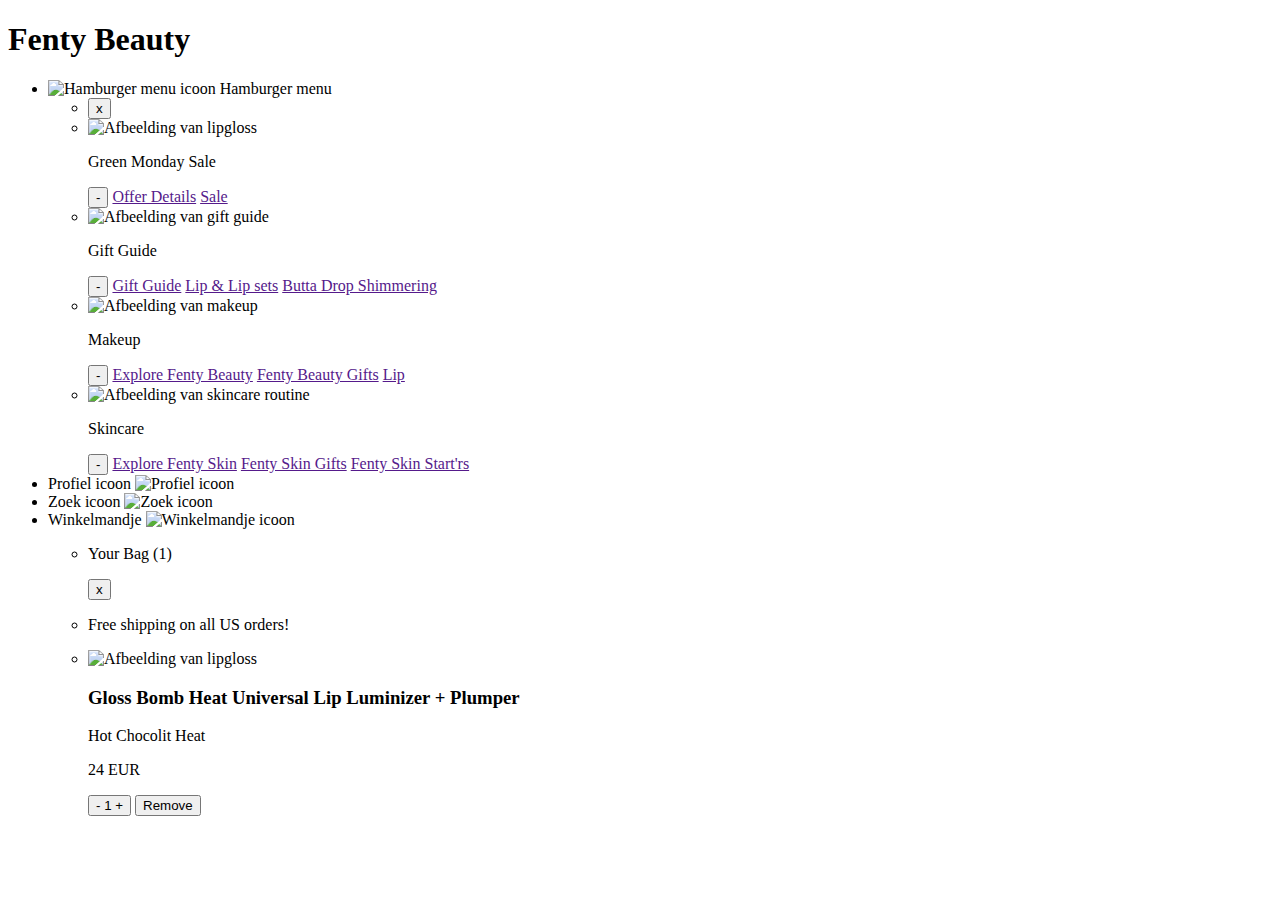
==== index.html @ 2ed54d91 "Add files via upload" ====
<!DOCTYPE html>
<html lang="nl,en">
	
<head>
	<meta charset="UTF-8">
	<meta name="author" content="Chelsey Hooghart">
	<meta name="viewport" content="width=device-width, initial-scale=1">
	
	<title>Fenty Beauty</title>
	
	<link href="styles/style.css" rel="stylesheet">
	<link rel="icon" type="image/svg+xml" href="images/favicon.svg">
</head>
<body>
	<h1>Fenty Beauty</h1>
	<header>
		<nav>
			<ul>
				<li> <img src="" alt="Hamburger menu icoon">
					Hamburger menu
					<ul>
						<li>
							<button>x</button>
						</li>
						<li><img src="" alt="Afbeelding van lipgloss">
							<p>Green Monday Sale</p>
							<button>-</button>
							<a href="">Offer Details</a>
							<a href="">Sale</a>
						</li>
						<li><img src="" alt="Afbeelding van gift guide">
							<p>Gift Guide</p>
							<button>-</button>
							<a href="">Gift Guide</a>
							<a href="">Lip & Lip sets</a>
							<a href="">Butta Drop Shimmering</a>
						</li>
						<li><img src="" alt="Afbeelding van makeup">
							<p>Makeup</p>
							<button>-</button>
							<a href="">Explore Fenty Beauty</a>
							<a href="">Fenty Beauty Gifts</a>
							<a href="">Lip</a>
						</li>
						<li><img src="" alt="Afbeelding van skincare routine">
							<p>Skincare</p>
							<button>-</button>
							<a href="">Explore Fenty Skin</a>
							<a href="">Fenty Skin Gifts</a>
							<a href="">Fenty Skin Start'rs</a>
						</li>
					</ul>
				</li>
				<li> Profiel icoon <img src="" alt="Profiel icoon"> </li>
				<li> Zoek icoon <img src="" alt="Zoek icoon"></li>
				<li>Winkelmandje
					<img src="" alt="Winkelmandje icoon">
					<ul>
						 <li>
							<p>Your Bag (1)</p>
							<button>x</button>
						 </li>
						 <li>
							<p>Free shipping on all US orders!</p>
						</li>
						<li>
							<img src="" alt="Afbeelding van lipgloss">
							<h3>Gloss Bomb Heat Universal Lip Luminizer + Plumper</h3>
							<p>Hot Chocolit Heat</p>
							<p>24 EUR</p>
							<button>- 1 +</button>
							<button>Remove</button>
						</li>
					</ul>
				</li>
			</ul>
		</nav>
	</header>

	<main>
		




		
	</main>
	

	<script defer src="scripts/script.js"></script>
</body>
	
</html>
---- styles/style.css ----
/**************/
/* CSS REMEDY */
/**************/
*, *::after, *::before {
  box-sizing:border-box;  
}






/*********************/
/* CUSTOM PROPERTIES */
/*********************/
:root {
	/* startje */
	--color-text:#111;
	--color-background:#eee;
}





/****************/
/* JOUW STYLING */
/****************/

/* jouw code */
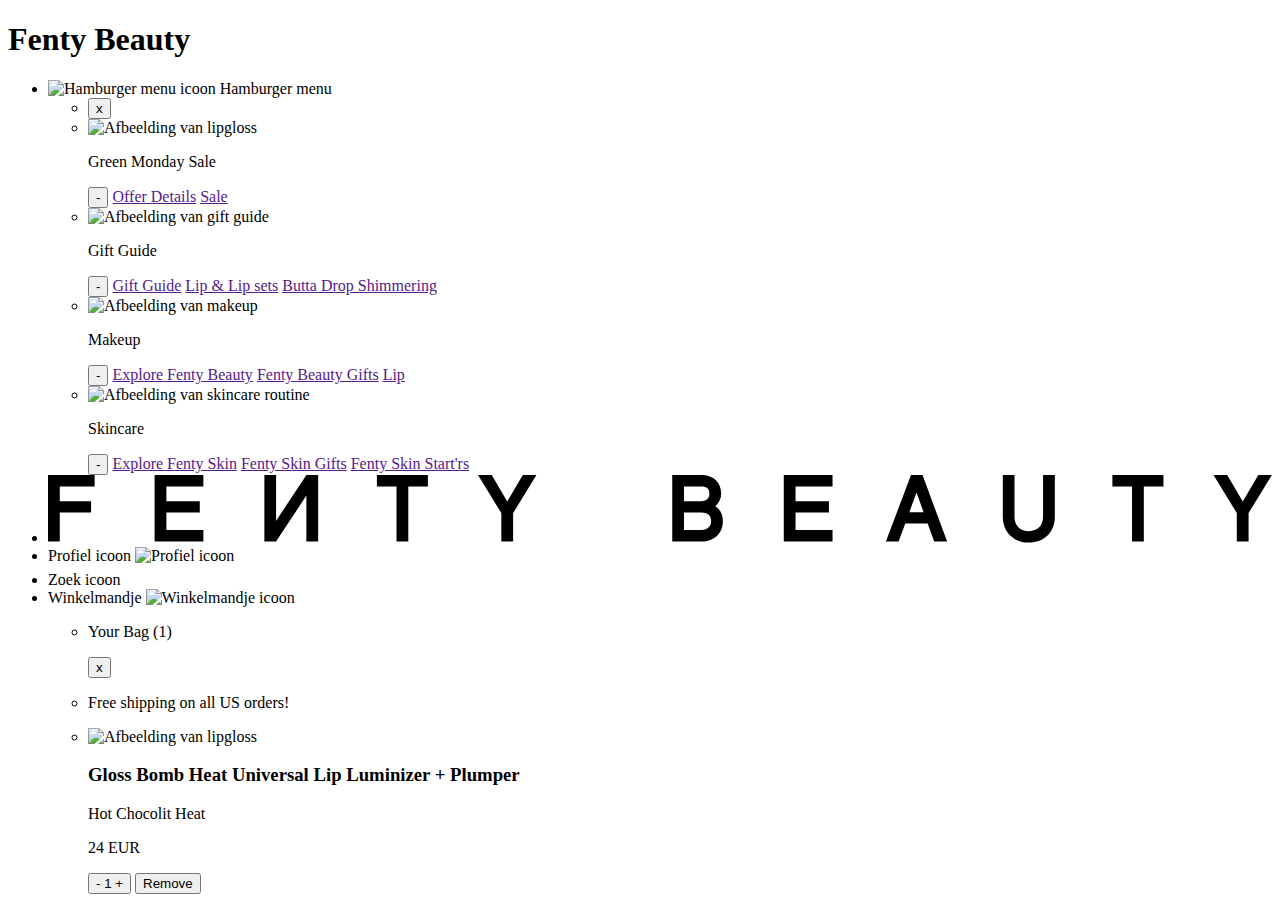
==== commit 7bc677bf: "Add files via upload" ====
--- a/index.html
+++ b/index.html
@@ -51,8 +51,15 @@
 						</li>
 					</ul>
 				</li>
+				<li><svg id="Layer_1" xmlns="http://www.w3.org/2000/svg" viewBox="0 0 285.65 15.79"><path d="m201.03,8.67l1.67-4.58,1.64,4.58h-3.32Zm5.74,6.72l.05.15h3.03l-5.64-15.22-.11-.32h-2.69l-5.75,15.24-.11.3h2.97l1.56-4.24h5.22l1.48,4.09Zm-23.67-2.55h-8.63v-4.07h7.79v-2.67h-7.79v-3.44h8.63V0h-11.38v15.54h11.38v-2.69Zm-30.52,0h-4.14v-4.07h4.07c1.51,0,2.25.67,2.25,2.04,0,1.25-.84,2.03-2.18,2.03m-4.14-10.18h4.01c1.32,0,1.91.53,1.91,1.72,0,1.59-1.42,1.72-1.85,1.72h-4.07v-3.44Zm7.33,4.63c.84-.72,1.34-1.78,1.34-2.89,0-2.68-1.83-4.41-4.66-4.41h-6.76v15.54h6.8c2.95,0,5.02-1.95,5.02-4.74,0-1.56-.61-2.78-1.74-3.49m76.46,2.53c0,2.02-1.27,3.27-3.32,3.27s-3.34-1.29-3.34-3.27V0h-2.73v9.82c0,3.51,2.49,5.96,6.07,5.96s6.07-2.45,6.07-5.96V0h-2.75v9.82Zm16.19-7.16h4.58v12.87h2.75V2.67h4.58V0h-11.91v2.67Zm34.05-2.67l-3.63,6.16-3.49-5.93-.14-.24h-3.2l5.44,8.89v6.64h2.75v-6.64l5.44-8.89h-3.18ZM53.23,10.71V0h-2.73v15.54h2.72l7.08-10.73v10.73h2.75V0h-2.74l-7.09,10.71Zm23.53-8.04h4.58v12.87h2.75V2.67h4.57V0h-11.9v2.67ZM0,15.54h2.75v-6.8h7.3v-2.63H2.75v-3.44h8.14V0H0v15.54Zm24.88,0h11.38v-2.69h-8.63v-4.07h7.79v-2.67h-7.79v-3.44h8.63V0h-11.38v15.54Zm80.92,0h2.75v-6.64l5.44-8.89h-3.18l-3.63,6.16-3.48-5.93-.14-.24h-3.2l5.44,8.89v6.64Z"></path></svg></li>
 				<li> Profiel icoon <img src="" alt="Profiel icoon"> </li>
-				<li> Zoek icoon <img src="" alt="Zoek icoon"></li>
+				<li> Zoek icoon <svg role="img" aria-labelledby="Search" width="20" height="20" viewBox="0 0 20 20">
+					<title id="Search">Search</title>
+					<use xmlns:xlink="http://www.w3.org/1999/xlink" xlink:href="#icon-search" x="0" y="0"></use>
+				  </svg><svg role="img" aria-labelledby="Search" width="20" height="20" viewBox="0 0 20 20">
+					<title id="Search">Search</title>
+					<use xmlns:xlink="http://www.w3.org/1999/xlink" xlink:href="#icon-search" x="0" y="0"></use>
+				  </svg></li>
 				<li>Winkelmandje
 					<img src="" alt="Winkelmandje icoon">
 					<ul>
@@ -78,7 +85,7 @@
 	</header>
 
 	<main>
-		
+
 
 
 
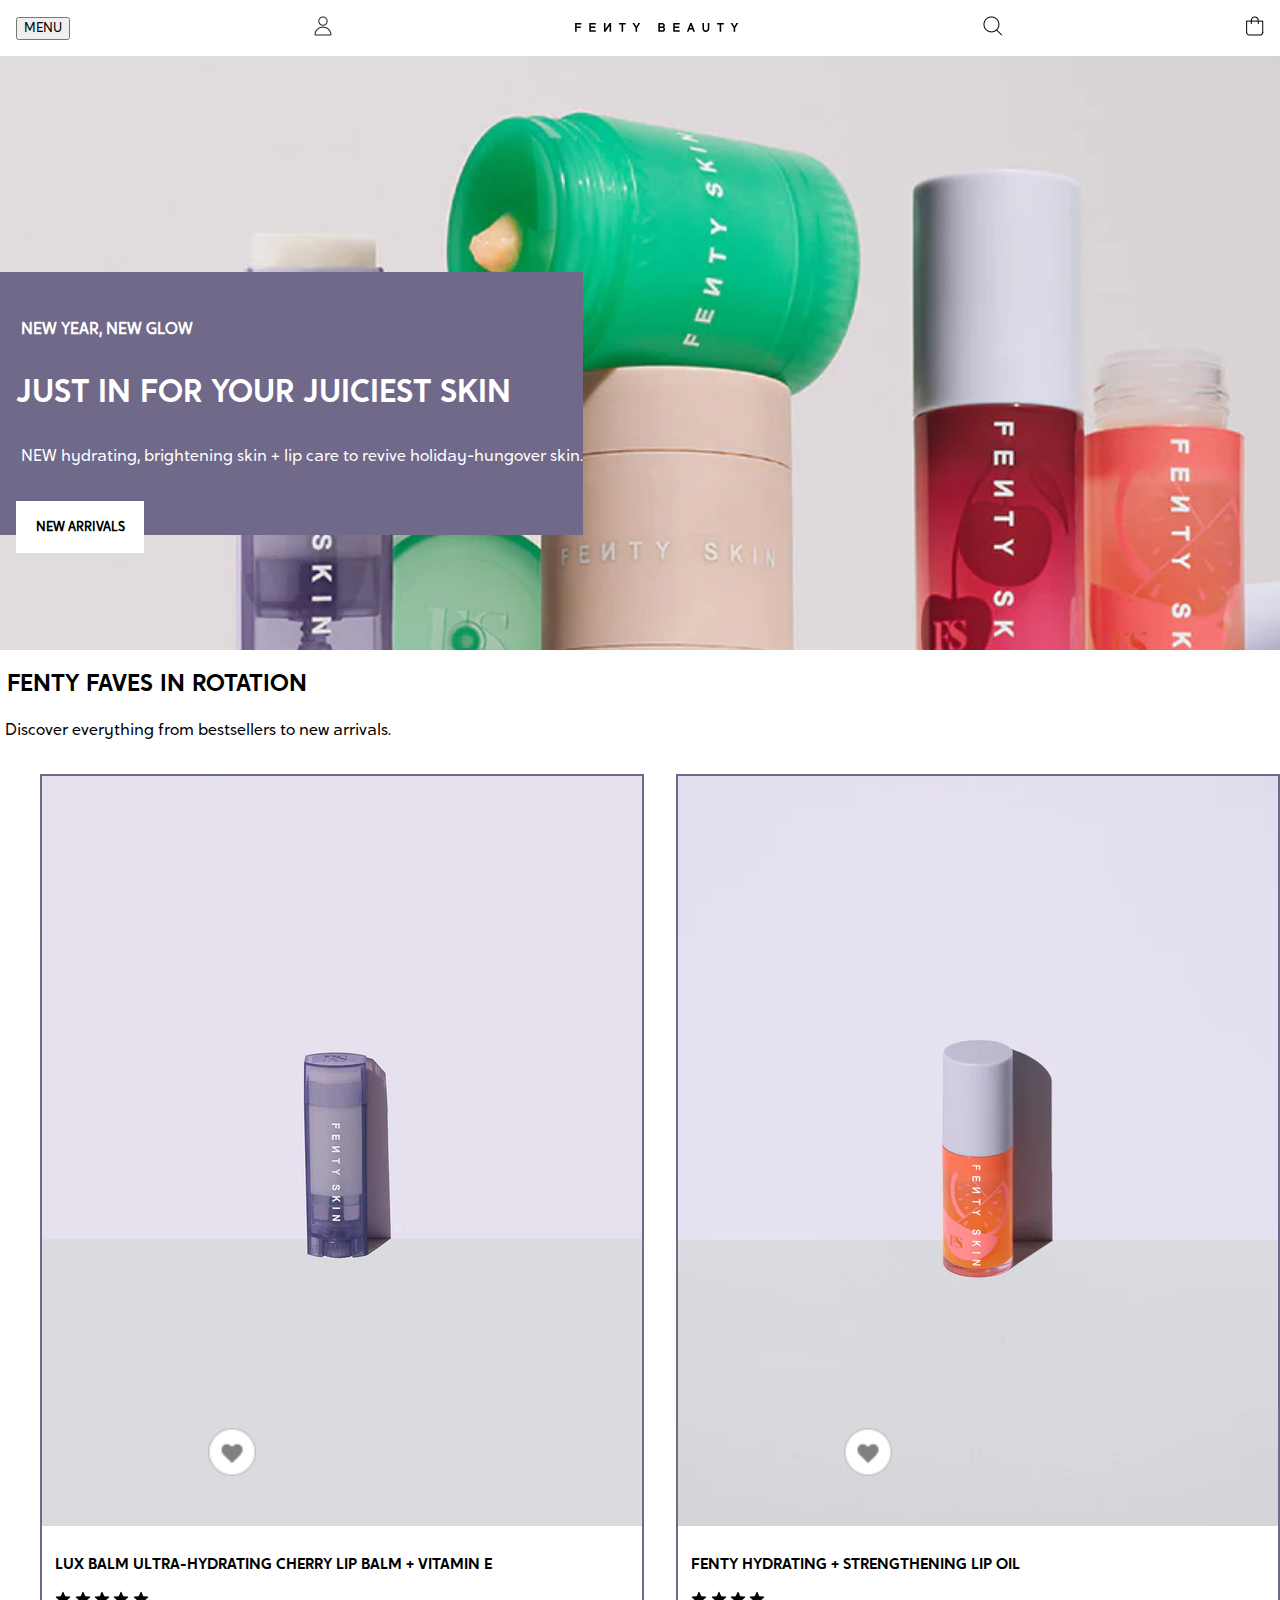
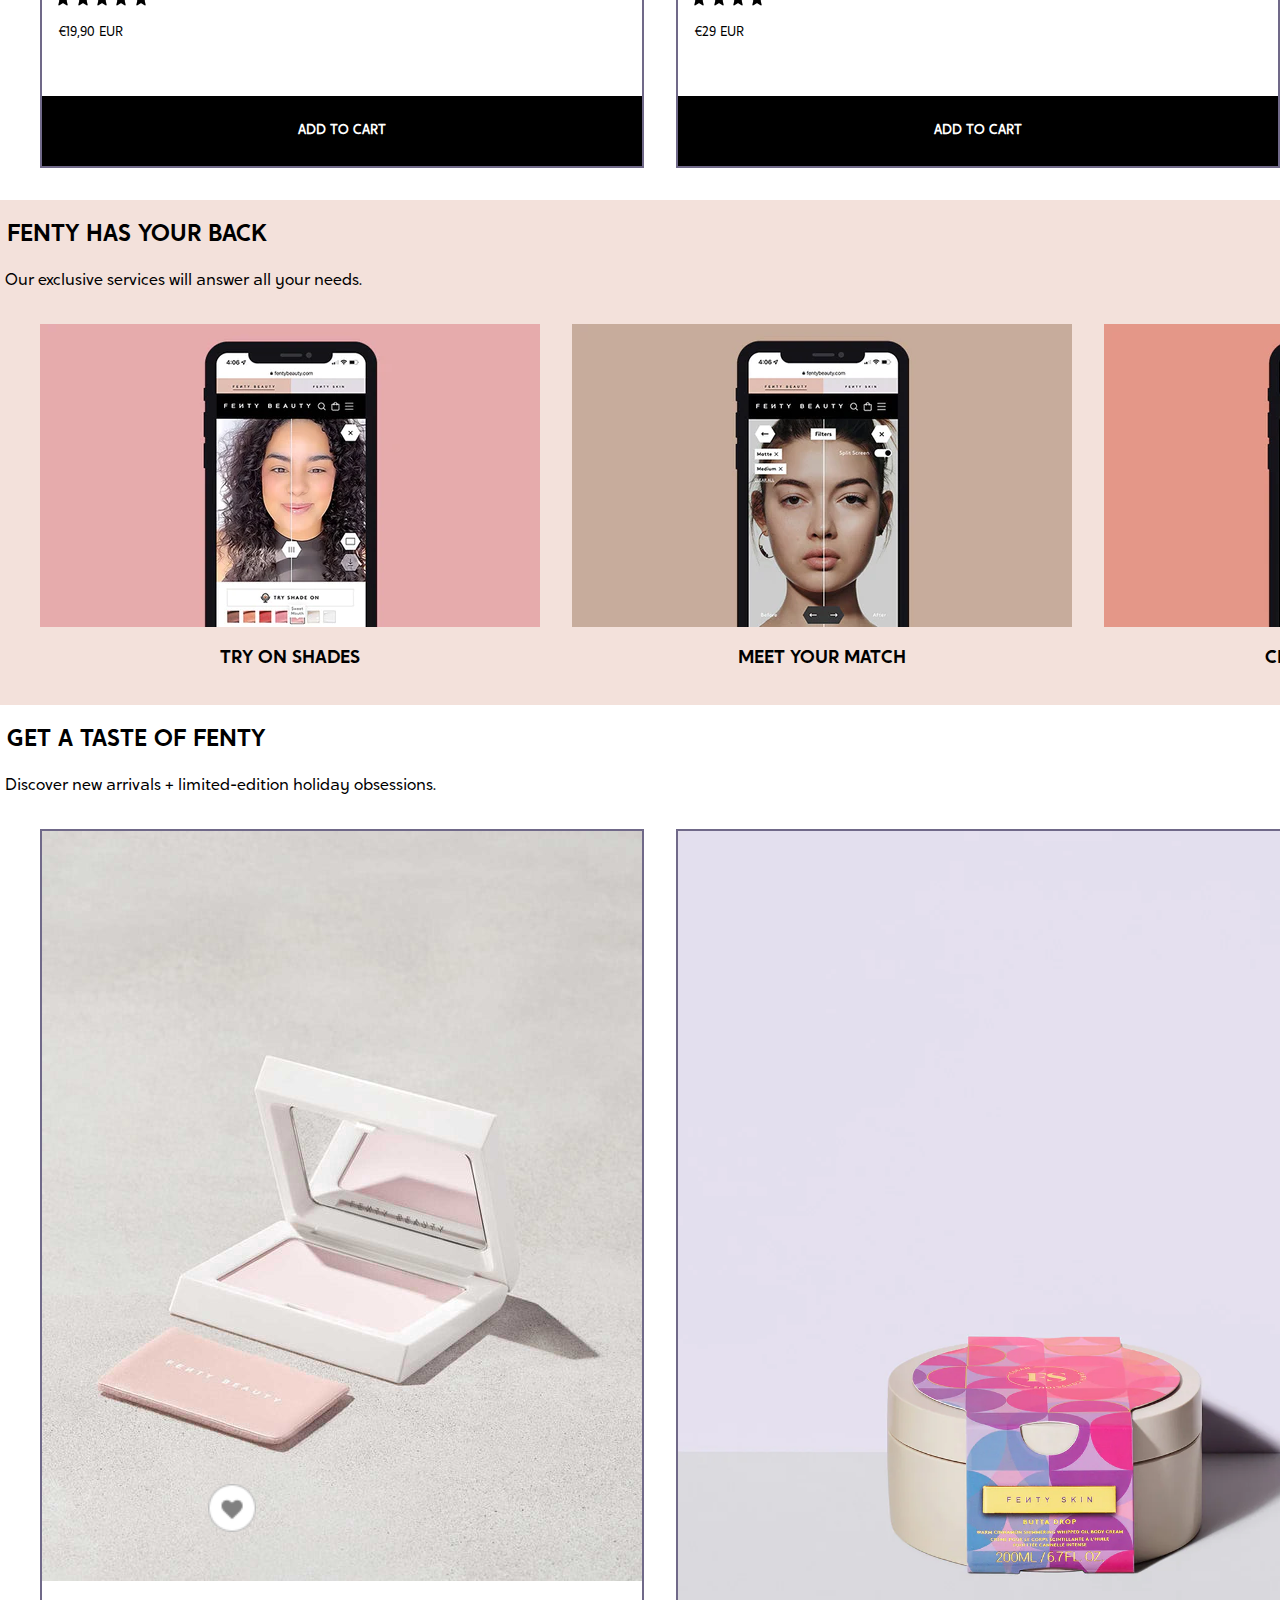
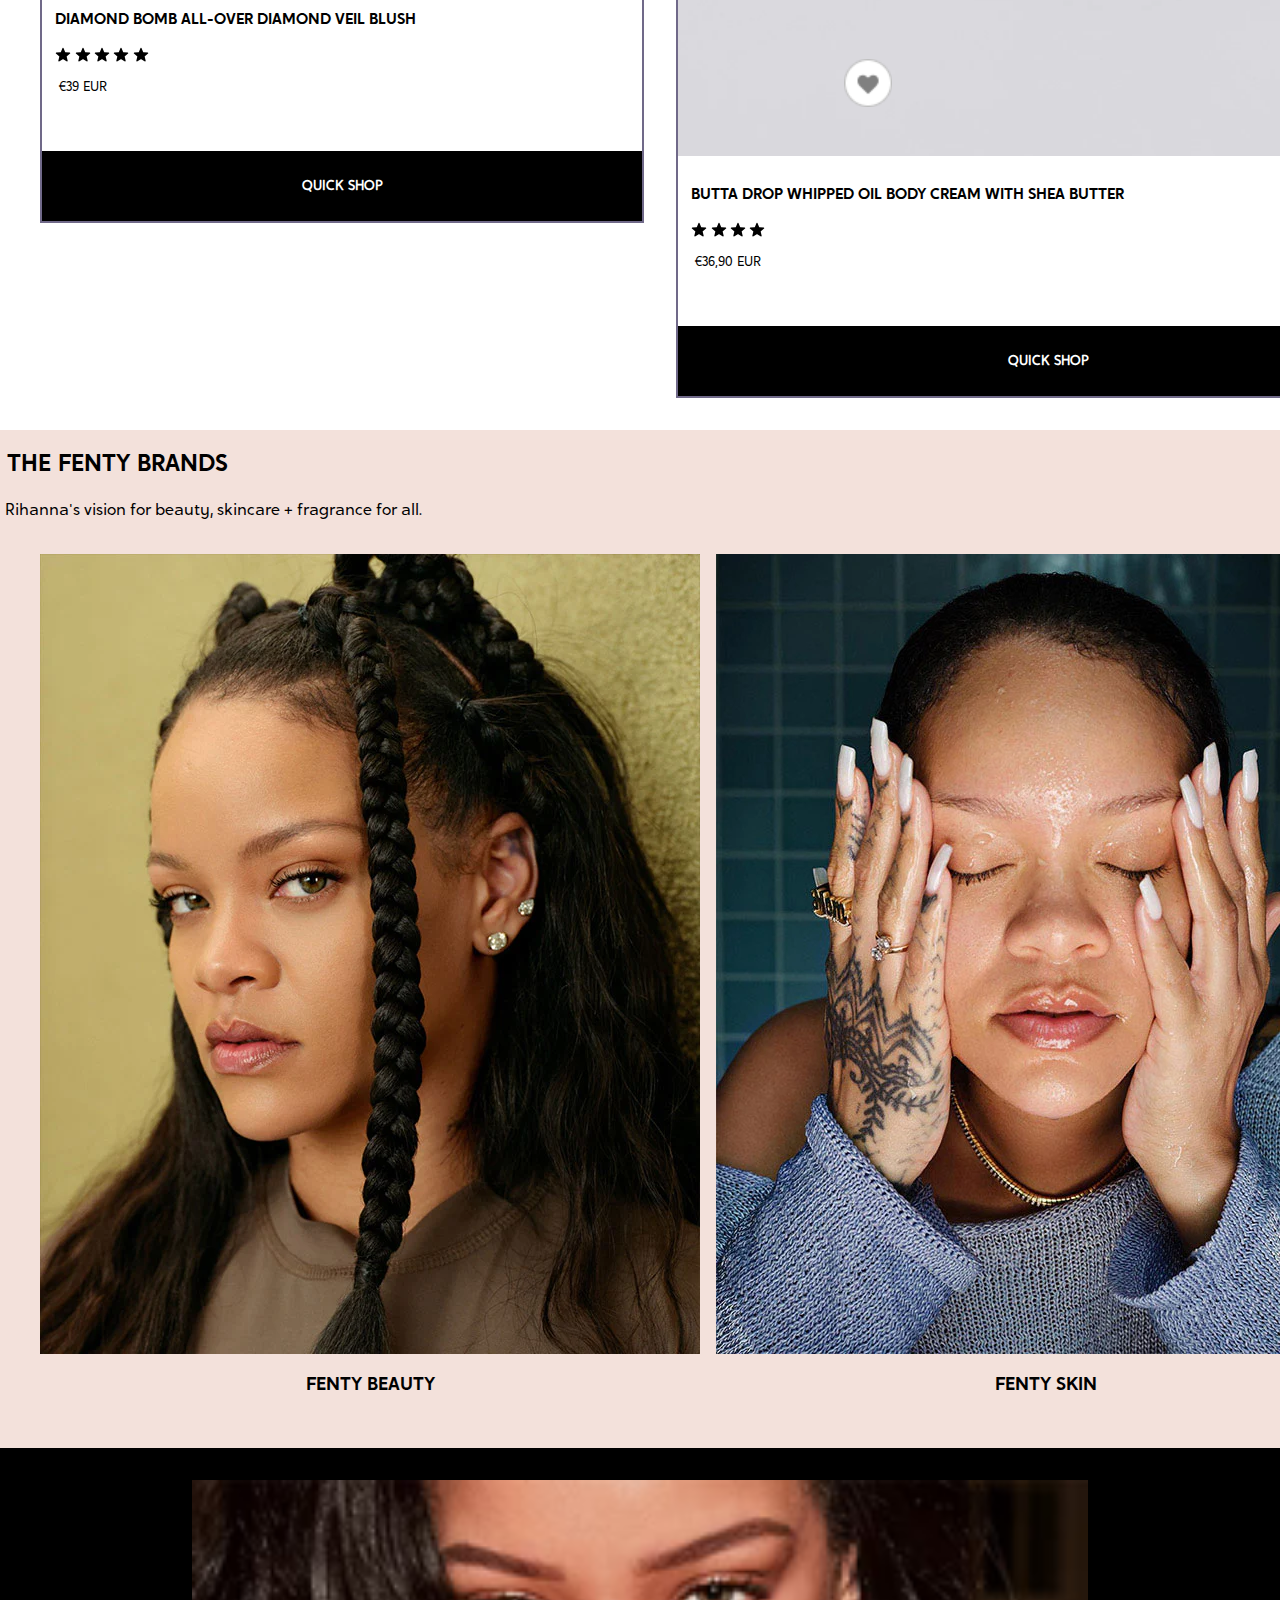
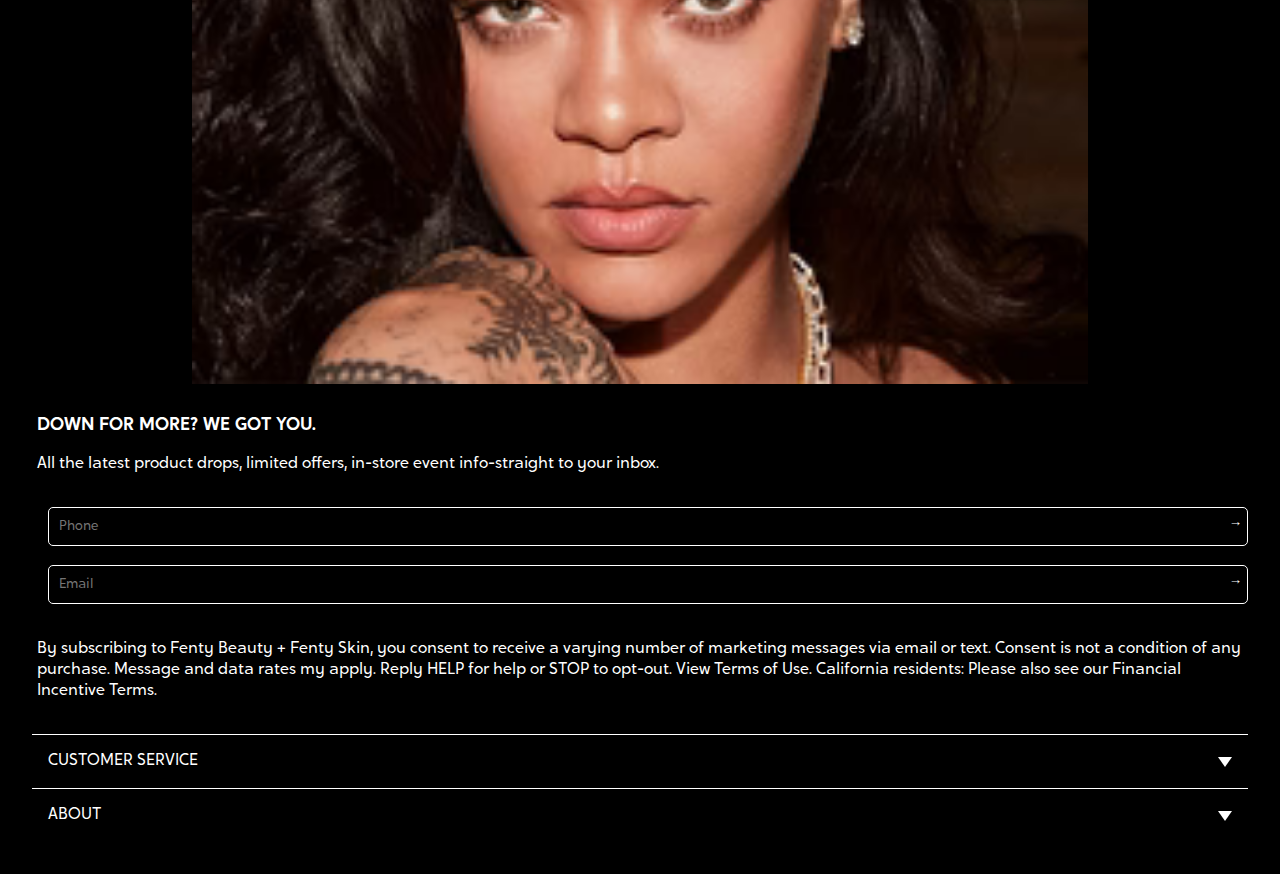
==== commit a92b544c: "Add files via upload" ====
--- a/index.html
+++ b/index.html
@@ -1,5 +1,5 @@
 <!DOCTYPE html>
-<html lang="nl,en">
+<html lang="en">
 	
 <head>
 	<meta charset="UTF-8">
@@ -12,89 +12,265 @@
 	<link rel="icon" type="image/svg+xml" href="images/favicon.svg">
 </head>
 <body>
-	<h1>Fenty Beauty</h1>
+	<h1 class="sr-only">Fenty Beauty website</h1>
 	<header>
+		<button aria-hidden="true">MENU</button>
 		<nav>
-			<ul>
-				<li> <img src="" alt="Hamburger menu icoon">
-					Hamburger menu
-					<ul>
-						<li>
-							<button>x</button>
-						</li>
-						<li><img src="" alt="Afbeelding van lipgloss">
-							<p>Green Monday Sale</p>
-							<button>-</button>
-							<a href="">Offer Details</a>
-							<a href="">Sale</a>
-						</li>
-						<li><img src="" alt="Afbeelding van gift guide">
-							<p>Gift Guide</p>
-							<button>-</button>
-							<a href="">Gift Guide</a>
-							<a href="">Lip & Lip sets</a>
-							<a href="">Butta Drop Shimmering</a>
-						</li>
-						<li><img src="" alt="Afbeelding van makeup">
-							<p>Makeup</p>
-							<button>-</button>
-							<a href="">Explore Fenty Beauty</a>
-							<a href="">Fenty Beauty Gifts</a>
-							<a href="">Lip</a>
-						</li>
-						<li><img src="" alt="Afbeelding van skincare routine">
-							<p>Skincare</p>
-							<button>-</button>
-							<a href="">Explore Fenty Skin</a>
-							<a href="">Fenty Skin Gifts</a>
-							<a href="">Fenty Skin Start'rs</a>
-						</li>
-					</ul>
-				</li>
-				<li><svg id="Layer_1" xmlns="http://www.w3.org/2000/svg" viewBox="0 0 285.65 15.79"><path d="m201.03,8.67l1.67-4.58,1.64,4.58h-3.32Zm5.74,6.72l.05.15h3.03l-5.64-15.22-.11-.32h-2.69l-5.75,15.24-.11.3h2.97l1.56-4.24h5.22l1.48,4.09Zm-23.67-2.55h-8.63v-4.07h7.79v-2.67h-7.79v-3.44h8.63V0h-11.38v15.54h11.38v-2.69Zm-30.52,0h-4.14v-4.07h4.07c1.51,0,2.25.67,2.25,2.04,0,1.25-.84,2.03-2.18,2.03m-4.14-10.18h4.01c1.32,0,1.91.53,1.91,1.72,0,1.59-1.42,1.72-1.85,1.72h-4.07v-3.44Zm7.33,4.63c.84-.72,1.34-1.78,1.34-2.89,0-2.68-1.83-4.41-4.66-4.41h-6.76v15.54h6.8c2.95,0,5.02-1.95,5.02-4.74,0-1.56-.61-2.78-1.74-3.49m76.46,2.53c0,2.02-1.27,3.27-3.32,3.27s-3.34-1.29-3.34-3.27V0h-2.73v9.82c0,3.51,2.49,5.96,6.07,5.96s6.07-2.45,6.07-5.96V0h-2.75v9.82Zm16.19-7.16h4.58v12.87h2.75V2.67h4.58V0h-11.91v2.67Zm34.05-2.67l-3.63,6.16-3.49-5.93-.14-.24h-3.2l5.44,8.89v6.64h2.75v-6.64l5.44-8.89h-3.18ZM53.23,10.71V0h-2.73v15.54h2.72l7.08-10.73v10.73h2.75V0h-2.74l-7.09,10.71Zm23.53-8.04h4.58v12.87h2.75V2.67h4.57V0h-11.9v2.67ZM0,15.54h2.75v-6.8h7.3v-2.63H2.75v-3.44h8.14V0H0v15.54Zm24.88,0h11.38v-2.69h-8.63v-4.07h7.79v-2.67h-7.79v-3.44h8.63V0h-11.38v15.54Zm80.92,0h2.75v-6.64l5.44-8.89h-3.18l-3.63,6.16-3.48-5.93-.14-.24h-3.2l5.44,8.89v6.64Z"></path></svg></li>
-				<li> Profiel icoon <img src="" alt="Profiel icoon"> </li>
-				<li> Zoek icoon <svg role="img" aria-labelledby="Search" width="20" height="20" viewBox="0 0 20 20">
-					<title id="Search">Search</title>
-					<use xmlns:xlink="http://www.w3.org/1999/xlink" xlink:href="#icon-search" x="0" y="0"></use>
-				  </svg><svg role="img" aria-labelledby="Search" width="20" height="20" viewBox="0 0 20 20">
-					<title id="Search">Search</title>
-					<use xmlns:xlink="http://www.w3.org/1999/xlink" xlink:href="#icon-search" x="0" y="0"></use>
-				  </svg></li>
-				<li>Winkelmandje
-					<img src="" alt="Winkelmandje icoon">
-					<ul>
-						 <li>
-							<p>Your Bag (1)</p>
-							<button>x</button>
-						 </li>
-						 <li>
-							<p>Free shipping on all US orders!</p>
-						</li>
-						<li>
-							<img src="" alt="Afbeelding van lipgloss">
-							<h3>Gloss Bomb Heat Universal Lip Luminizer + Plumper</h3>
-							<p>Hot Chocolit Heat</p>
-							<p>24 EUR</p>
-							<button>- 1 +</button>
-							<button>Remove</button>
-						</li>
-					</ul>
-				</li>
-			</ul>
+			<button aria-hidden="true">CLOSE</button>
+				<ul aria-label="Fenty Beauty menu items">
+							<li>
+								<details>
+								<summary>
+									<img src="images/lipgloss-nav.jpg" alt="">
+									<p>Green Monday Sale</p>
+								</summary>
+								<a href=""><span class="sr-only">Our sale</span>Offer Details</a>
+								<a href=""><span class="sr-only">Fenty Beauty general</span>Sale</a>
+								<a href="">Bestsellers</a>
+								</details>
+							</li>
+							<li>
+								<details>
+								<summary>
+									<img src="images/giftguide-nav.jpg" alt="">
+									<p>Gift Guide</p>
+								</summary>
+								<a href=""><span class="sr-only">All our</span>Gift Guides</a>
+								<a href=""><span class="sr-only">Gift guide for</span>Lip & Lip sets</a>
+								<a href=""><span class="sr-only">Gift guide for</span>Butta Drop Shimmering</a>
+								</details>
+							</li>
+							<li>
+								<details>
+								<summary>	
+									<img src="images/makeup-nav.jpg" alt="">
+									<p>Makeup</p>
+								</summary>
+								<a href="">Explore Fenty Beauty<span class="sr-only">Makeup</span></a>
+								<a href="">Fenty Beauty Gifts</a>
+								<a href="">Lip Products</a>
+								</details>
+							</li> 
+							<li>
+								<details>
+								<summary>
+									<img src="images/fbskin-nav.jpg" alt="">
+									<p>Skincare</p>
+								</summary>
+								<a href="">Explore Fenty Skin</a>
+								<a href="">Fenty Skin Gifts</a>
+								<a href="">Fenty Skin Starters</a>
+								</details>
+							</li>
+				</ul>
 		</nav>
+		<li><img src="images/profiel-nav.png" alt="Account"></li>
+		<li><a href="index.html"><img src="images/fblogo-nav.png" alt="Fenty Beauty logo"></a></li>
+		<li><img src="images/zoek-nav.png" alt="Search"></li>
+		<li><img src="images/winkelmand-nav.png" alt="Shopping bag"></li>
 	</header>
+	<main>
+		<section aria-label="Promotion for Fenty Beauty's new skincare products" >
+			<img src="images/nyns-section1.jpg" alt="">
+			<article>
+			<p>NEW YEAR, NEW GLOW</p>
+			<h2 aria-label="NEW PRODUCTS JUST IN FOR YOUR JUICIEST SKIN">JUST IN FOR YOUR JUICIEST SKIN </h2>
+			<p>NEW hydrating, brightening skin + lip care to revive holiday-hungover skin.</p>
+			<a href="">New Arrivals</a>
+			</article>
+		</section>
+		<section>
+			<h2 aria-label="Fenty Faves in Rotation">FENTY FAVES IN ROTATION</h2>
+			<p>Discover everything from bestsellers to new arrivals.</p>
+			<ul aria-label="Popular products you can add to your cart">
+				<li>
+					<img src="images/luxbalm-p.jpg" alt="LUX BALM ULTRA-HYDRATING CHERRY LIP BALM VITAMIN E">
+					<article>
+							<h3>LUX BALM ULTRA-HYDRATING CHERRY LIP BALM + VITAMIN E</h3>
+							<img src="./images/star-li.png" alt="">
+							<img src="./images/star-li.png" alt="">
+							<img src="./images/star-li.png" alt="">
+							<img src="./images/star-li.png" alt="">
+							<img src="./images/star-li.png" alt="5 star rating">
+							<p>€19,90 EUR</p>
+					</article>
+					<button aria-label="Click to add product to your favorites"><img src="images/heart-icon.png" alt=""></button>
+					<button>Add to cart</button>	
+				</li>
+				<li>
+					<img src="images/melontreat-p.jpg" alt="FENTY TREATZ HYDRATING + STRENGTHENING LIP OIL">
+					<article>
+							<h3>FENTY HYDRATING + STRENGTHENING LIP OIL</h3>
+							<img src="./images/star-li.png" alt="">
+							<img src="./images/star-li.png" alt="">
+							<img src="./images/star-li.png" alt="">
+							<img src="./images/star-li.png" alt="4 star rating">
+							<p>€29 EUR</p>
+					</article>
+					<button aria-label="Click to add product to your favorites"><img src="images/heart-icon.png" alt=""></button>
+					<button>Add to cart</button>
+				</li>
+				<li>
+					<img src="images/foundation-p.jpg" alt="PRO FILT'R SOFT MATTE LONGWEAR FOUNDATION">
+					<article>
+							<h3>PRO FILT'R SOFT MATTE LONGWEAR FOUNDATION</h3>
+							<img src="./images/star-li.png" alt="">
+							<img src="./images/star-li.png" alt="">
+							<img src="./images/star-li.png" alt="">
+							<img src="./images/star-li.png" alt="4 star rating">
+							<p>€38 EUR</p>
+					</article>
+					<button aria-label="Click to add product to your favorites"><img src="images/heart-icon.png" alt=""></button>
+					<button>Add to cart</button>
+				</li>
+				<li>
+					<img src="images/cherry-p.jpg" alt="CHERRY DUB BLAH 2 BRIGHT 5% AHA FACE MASK">
+					<article>
+							<h3>CHERRY DUB BLAH 2 BRIGHT 5% AHA FACE MASK</h3>
+							<img src="./images/star-li.png" alt="">
+							<img src="./images/star-li.png" alt="">
+							<img src="./images/star-li.png" alt="3 star rating">
+							<p>€42 EUR</p>
+					</article>
+					<button aria-label="Click to add product to your favorites"><img src="images/heart-icon.png" alt=""></button>
+					<button>Add to cart</button>
+				</li>
+			</ul>		
+		</section>
+		<article aria-label="List of services that can help you pick the right products">
+			<h2>FENTY HAS YOUR BACK</h2>
+			<p>Our exclusive services will answer all your needs.</p>
+			<ul aria-label="Options of helpful services">
 
-	<main>
-
-
-
-
-
-		
+				<li>
+					<img src="images/TOS-a.jpg" alt="Try on shades of Fenty Beauty makeup">
+					<h3>TRY ON SHADES</h3>
+				</li>
+				<li>
+					<img src="images/MYM-a.jpg" alt="Meet your perfect match for the right foundation color">
+					<h3>MEET YOUR MATCH</h3>
+				</li>
+				<li>
+					<img src="images/CWE-a.jpg" alt="Chat with experts to help you pick the correct products">
+					<h3>CHAT WITH EXPERTS</h3>
+				</li>
+		</article>
+		<section>
+			<h2>GET A TASTE OF FENTY</h2>
+			<p>Discover new arrivals + limited-edition holiday obsessions.</p>
+			<ul aria-label="List of limited edition holiday products">
+					<li>
+						<img src="images/blush-p2.jpg" alt="DIAMOND BOMB ALL-OVER DIAMOND VEIL BLUSH">
+						<article>
+								<h3>DIAMOND BOMB ALL-OVER DIAMOND VEIL BLUSH</h3>
+								<img src="./images/star-li.png" alt="">
+								<img src="./images/star-li.png" alt="">
+								<img src="./images/star-li.png" alt="">
+								<img src="./images/star-li.png" alt="">
+								<img src="./images/star-li.png" alt="5 star rating">
+								<p>€39 EUR</p>
+						</article>
+						<button aria-label="Click to add product to your favorites"><img src="images/heart-icon.png" alt=""></button>
+						<button>Quick shop</button>
+					</li>
+					<li>
+						<img src="images/butta-p2.jpg" alt="BUTTA DROP WHIPPED OIL BODY CREAM WITH TROPICAL OILS + SHEA BUTTER">
+						<article>
+								<h3>BUTTA DROP WHIPPED OIL BODY CREAM WITH SHEA BUTTER</h3>
+								<img src="./images/star-li.png" alt="">
+								<img src="./images/star-li.png" alt="">
+								<img src="./images/star-li.png" alt="">
+								<img src="./images/star-li.png" alt="4 star rating">
+								<p>€36,90 EUR</p>
+						</article>
+						<button aria-label="Click to add product to your favorites"><img src="images/heart-icon.png" alt=""></button>
+						<button>Quick shop</button>
+					</li>
+					<li>
+						<img src="images/lipgloss-p2.jpg" alt="GLOSS BOMB HEAT UNIVERSAL LIP LUMINIZER + PLUMPER">
+						<article>
+								<h3>GLOSS BOMB HEAT UNIVERSAL LIP LUMINIZER + PLUMPER</h3>
+								<img src="./images/star-li.png" alt="">
+								<img src="./images/star-li.png" alt="">
+								<img src="./images/star-li.png" alt="3 star rating">
+								<p>€24 EUR</p>
+						</article>
+						<button aria-label="Click to add product to your favorites"><img src="images/heart-icon.png" alt=""></button>
+						<button>Quick shop</button>
+					</li>
+					<li>
+						<img src="images/parfum-p2.jpg" alt="FENTY EAU DE PARFUM 500ML">
+						<article>
+								<h3>FENTY EAU DE PARFUM 500 ML SMELL CONFIDENCE</h3>
+								<img src="./images/star-li.png" alt="">
+								<img src="./images/star-li.png" alt="">
+								<img src="./images/star-li.png" alt="">
+								<img src="./images/star-li.png" alt="">
+								<img src="./images/star-li.png" alt="5 star rating">
+								<p>€150 EUR</p>
+						</article>
+						<button aria-label="Click to add product to your favorites"><img src="images/heart-icon.png" alt=""></button>
+						<button>Quick shop</button>
+					</li>
+			</ul>		
+		</section>
+		<article aria-label="Rihanna's Fenty brands">
+			<h2>THE FENTY BRANDS</h2>
+			<p>Rihanna's vision for beauty, skincare + fragrance for all.</p>
+			<ul aria-label="List with the Fenty brands">
+				<li>
+					<img src="images/FBmakeup-a2.jpg" alt="Fenty Beauty make up">
+					<h3>FENTY BEAUTY</h3>
+				</li>
+				<li>
+					<img src="images/FBskin-a2.jpg" alt="Fenty Skincare">
+					<h3>FENTY SKIN</h3>
+				</li>
+				<li>
+					<img src="images/FBfragrance-a2.jpg" alt="Fenty Fragrance">
+					<h3>FENTY FRAGRANCE</h3>
+				</li>
+		</article>
 	</main>
-	
+	<footer aria-label="DOWN FOR MORE? WE GOT YOU.">
+		<img src="images/riri-nav.png" alt="">
+		<article>
+		<h2 >DOWN FOR MORE? WE GOT YOU.</h2>
+		<p>All the latest product drops, limited offers, in-store event info-straight to your inbox.</p>
+		<form><span class="sr-only">Apply here for promo subscription in this form</span>
+			<input type="text" name="Phone" id="Phone" placeholder="Phone">
+			<input type="button" value="→">
+			<input type="text" name="Email" id="Email" placeholder="Email">
+			<input type="button" value="→">
+		</form>
+		<p>By subscribing to Fenty Beauty + Fenty Skin, you consent to receive a varying number of marketing messages via email or text. Consent is not a condition of any purchase. Message and data rates my apply. Reply HELP for help or STOP to opt-out. View Terms of Use. California residents: Please also see our Financial Incentive Terms.</p>
+		<details>
+			<summary>CUSTOMER SERVICE</summary>
+				<p>Operating hours are from 9am-9pm EST Monday-Friday and 9am-6pm EST Saturday Reach out today!</p>
+				<a href=""><span class="sr-only">E-mail to contact Fenty Beauty</span>customerservice@fentybeauty.com</a>
+				<a href=""><span class="sr-only">Phone number to contact</span>1-855-440-7474</a>
+				<a href=""><span class="sr-only">Check your</span>Order Status</a>
+				<a href="">Shipping Information</a>
+				<a href="">Returns</a>
+				<a href="/contact.html">Contact Us</a>
+				<a href="">Help & FAQs</a>
+				<a href="">My Account</a>
+				<a href=""><span class="sr-only">Check your</span>Gift Card Balance</a>
+		</details>
+		<details>
+			<summary>ABOUT</summary>
+			<p>Rihanna was inspired to create Fenty Beauty & Fenty Skin after years of experimenting with the best-of-the-best in beauty—and still seeing a void in the industry for products that performed across all skin types and tones.</p>
+				<a href="">About Fenty Beauty</a>
+				<a href="">About Fenty Skin</a>
+				<a href="">Clara Lionel Foundation</a>
+				<a href="">Student Discounts</a>
+				<a href="">Career</a>
+		</details>
+		</article>
+	</footer>
 
 	<script defer src="scripts/script.js"></script>
+	
 </body>
 	
 </html>
--- a/styles/style.css
+++ b/styles/style.css
@@ -5,27 +5,493 @@
   box-sizing:border-box;  
 }
 
-
-
-
-
+@font-face {
+	font-family: 'CrosstenSemiBold';
+	src: url('/fonts/CrosstenSemiBold.woff');
+}
+
+@font-face {
+	font-family: 'CrosstenBook';
+	src: url('/fonts/CrosstenBook.woff');
+}
 
 /*********************/
 /* CUSTOM PROPERTIES */
 /*********************/
 :root {
 	/* startje */
-	--color-text:#111;
-	--color-background:#eee;
-}
-
-
-
-
+	--color-text: black;
+	--color-textW: white;
+	--color-background: white;
+	--color-footer: black;
+	--color-li-button: black; 
+	--section-color: rgb(112,105,137);
+	--article-color:rgb(243,225,219);
+	--kopjes-font: 'CrosstenSemiBold';
+	--p-font:'CrosstenBook';
+}
+
+/* Hiding class, making content visible only to screen readers but not visually */
+/* "sr" meaning "screen-reader" */
+
+.sr-only:not(:focus):not(:active) {
+	clip: rect(0 0 0 0); 
+	clip-path: inset(50%);
+	height: 1px;
+	overflow: hidden;
+	position: absolute;
+	white-space: nowrap; 
+	width: 1px;
+  }
 
 /****************/
 /* JOUW STYLING */
 /****************/
 
-/* jouw code */
-
+body {
+	text-align: center;
+	margin: 0;
+  	padding: 0;
+}
+
+h2, h3 {
+	font-family: var(--kopjes-font);
+}
+
+p, a, button {
+	font-family: var(--p-font);
+}
+
+summary {
+	font-family: var(--p-font);
+}
+
+h2, p {
+	text-align: start;
+	margin-left: .30em;
+}
+
+a {
+	text-decoration: none;
+	color: var(--color-text);
+	text-transform: capitalize;
+}
+
+header nav ul:nth-of-type(1) {
+	display: flex;
+	justify-content: space-around;
+	align-items: center;
+	padding: 0;
+}
+
+header {
+    background-color:  var(--color-background);
+	position: fixed; /* Set the navbar to fixed position */
+	top: 0; /* Position the navbar at the top of the page */
+	width: 100%; /* Full width */
+	display: flex;
+	flex-direction: row;
+	justify-content: space-between;
+	z-index: 1;
+	padding: 1em;
+	align-items:center;
+	list-style-type: none;
+}
+
+/* MENU open knop*/
+
+header > button {
+	order:-1;
+}
+
+/* SLUIT knop */
+
+nav button {
+	justify-self:start;
+}
+
+/* als menu open is */
+nav.toonMenu {
+	translate:0% 0%;
+  }
+
+
+nav {
+	background-color: var(--color-background);
+	padding:1em;
+	display:grid;
+	align-content:start;
+	position:fixed;
+	overflow: auto;
+	left:0;
+	right:0;
+	top:0;
+	bottom:0;
+	translate:-100% 0%;
+	transition:translate .3s;
+}
+
+nav a {
+	background-color: rgb(236,236,236);
+	padding: 1em;
+}
+
+nav a:hover {
+	background-color: rgb(153,153,153);
+}
+
+nav summary {
+	list-style-type: none;
+}
+
+nav ul {
+	display: flex;
+	flex-direction: column;
+}
+
+ul {
+	list-style-type: none;
+	position:relative;
+  	list-style: none;
+}
+
+ul li details {
+	text-decoration: none;
+	display: flex;
+	flex-direction: column;
+}
+
+main {
+	display: flex;
+	justify-content: center;
+	flex-direction: column;
+}
+
+main button {
+	text-transform: uppercase;
+	font-weight: bold;
+}
+
+
+/* EERSTE SECTION */
+
+main > section:nth-of-type(1) {
+    height: 650px;
+    background-color: var(--section-color);
+    overflow: hidden;
+}
+
+main > section:nth-of-type(1) img {
+	width: 140%;
+    position: relative;
+	top: 2em;
+    right: 3em;
+	overflow: hidden;
+}
+
+main > section:nth-of-type(1) article {
+	background-color: var(--section-color);
+	color: var(--color-textW);
+	position:absolute;
+	top: 17em;
+	padding-top: 6em;
+	text-align: left;
+	padding-left: 1em;
+}
+
+main > section:nth-of-type(1) article p:first-of-type {
+	position: relative;
+	bottom: 4em;
+	font-weight: bold;
+}
+
+main > section:nth-of-type(1) article h2 {
+position: relative;
+    bottom: 1.5em;
+    font-size: xx-large;
+    text-align: left;
+    margin: 0;
+}
+
+main > section:nth-of-type(1) article p:last-of-type {
+	position: relative;
+	bottom: 2em;
+}
+
+
+main > section:nth-of-type(1) article a {
+    background-color: var(--color-textW);
+    padding: 1.5em;
+    position: relative;
+    bottom: 0em;
+    text-transform: uppercase;
+    font-weight: bold;
+    font-size: small;
+}
+
+/* TWEEDE SECTION */
+
+main > section:nth-of-type(2) ul  {
+    display: flex;
+    width: 100%;
+    list-style: none;
+    gap: 2em;
+    overflow: scroll;
+	scroll-behavior: smooth;
+    margin-top: 2em;
+	margin-bottom: 2em;
+}
+
+main > section:nth-of-type(2) ul li {
+    display: flex;
+    flex-direction: column;
+    width: 60%;
+	height: fit-content;
+    position: relative;
+	border: solid var(--section-color) 2px;
+}
+
+main > section:nth-of-type(2) article {
+    text-align: start;
+    position: relative;
+    left: 1em;
+    font-size: smaller;
+    width: 80%;
+    top: 1em;
+}
+
+main > section:nth-of-type(2) button:first-of-type {
+	background: none;
+    position: relative;
+    width: fit-content;
+    bottom: 16em;
+    left: 12em;
+    border: none;
+}
+
+main > section:nth-of-type(2) button:last-of-type {
+	background: var(--color-li-button);
+    color: var(--color-textW);
+    position: relative;
+    width: auto;
+    padding: 2em;
+    border: none;
+}
+
+main > section:nth-of-type(2) button img {
+	width: 150%;
+}
+
+/* EERSTE ARTICLE  */
+
+main > article:nth-of-type(1) {
+	background-color: var(--article-color);
+}
+
+main > article:nth-of-type(1) ul  {
+    display: flex;
+    width: 100%;
+    overflow: auto;
+    list-style: none;
+    gap: 2em;
+    overflow: scroll;
+    margin-top: 2em;
+
+}
+
+main > article:nth-of-type(1) ul li {
+    display: flex;
+    flex-direction: column;
+    width: 75%;
+    position: relative;
+}
+
+/* DERDE SECTION  */
+
+main > section:nth-of-type(3) ul  {
+    display: flex;
+    width: 100%;
+    list-style: none;
+    gap: 2em;
+    overflow: scroll;
+	scroll-behavior: smooth;
+    margin-top: 2em;
+	margin-bottom: 2em;
+}
+
+main > section:nth-of-type(3) ul li {
+    display: flex;
+    flex-direction: column;
+    width: 60%;
+	height: fit-content;
+    position: relative;
+	border: solid var(--section-color) 2px;
+}
+
+main > section:nth-of-type(3) article {
+    text-align: start;
+    position: relative;
+    left: 1em;
+    font-size: smaller;
+    width: 80%;
+    top: 1em;
+}
+
+main > section:nth-of-type(3) button:first-of-type {
+	background: none;
+    position: relative;
+    width: fit-content;
+    bottom: 16em;
+    left: 12em;
+    border: none;
+}
+
+main > section:nth-of-type(3) button:last-of-type {
+	background: var(--color-li-button);
+    color: var(--color-textW);
+    position: relative;
+    width: auto;
+    padding: 2em;
+    border: none;
+}
+
+main > section:nth-of-type(3) button img {
+	width: 150%;
+}
+
+
+/* TWEEDE ARTICLE  */
+
+main > article:nth-of-type(2) {
+	background-color: var(--article-color);
+}
+
+
+main > article:nth-of-type(2) ul  {
+    display: flex;
+    width: 100%;
+    overflow: auto;
+    list-style: none;
+    gap: 1em;
+    overflow: scroll;
+    margin-top: 2em;
+	margin-bottom: 2em;
+
+}
+
+main > article:nth-of-type(2) ul li {
+    display: flex;
+    flex-direction: column;
+    width: 60%;
+    position: relative;
+}
+
+
+/*FOOTER*/
+
+footer {
+	background-color: var(--color-footer);
+	color: var(--color-textW);
+	padding-top: 2em;
+	display: flex;
+    justify-content: center;
+    flex-direction: column;
+    align-items: flex-start;
+    margin: auto;
+}
+
+footer img {
+	align-self: center;
+    width: 70%;
+}
+
+footer article {
+	text-align: start;
+	margin: 2em;
+	margin-top: 1em;
+}
+
+footer h2 {
+	font-size: large;
+}
+
+footer p {
+	margin-bottom: 2em;
+}
+
+footer form {
+    display: flex;
+    flex-direction: column;
+    margin-bottom: 0.5em;
+    margin-left: 1em;
+    align-items: flex-end;
+}
+
+footer input[type=text] {
+	background-color: var(--color-footer);
+    color: var(--color-textW);
+    padding: 0.75em;
+    width: 100%;
+    border: solid 0.5px;
+    border-radius: 5px;
+}
+
+footer input[type=button] {
+	background-color: transparent;
+    color: var(--color-textW);
+    border: none;
+    width: fit-content;
+    position: relative;
+    top: -2.5em;
+}
+
+input, textarea {
+	font-family:var(--p-font);
+}
+
+
+footer details {
+	padding: 1em;
+    border: 0.5px solid;
+    border-left: none;
+    border-right: none;
+	border-bottom: none;
+}
+
+footer summary {
+	list-style: none;
+	list-style-type: '+'; 
+	display: flex;
+	justify-content: space-between;
+	align-items: center;
+	color: var(--color-textW);
+	cursor: pointer;
+}
+  
+footer summary::after {
+	content: '';
+	width: 0; 
+	height: 0; 
+	border-top: 10px solid var(--color-textW);
+	border-inline: 7px solid transparent;
+	transition: 0.2s;
+  }
+  
+  
+  details[open] > summary::after {
+	transform: rotate(-180deg);
+}
+
+footer details a {
+	text-decoration: underline;
+	color: var(--color-textW);
+	display: flex;
+	flex-direction: column;
+	margin-top: 1em;
+}
+  
+
+/*****************/
+/* CONTACTPAGINA */
+/*****************/
+
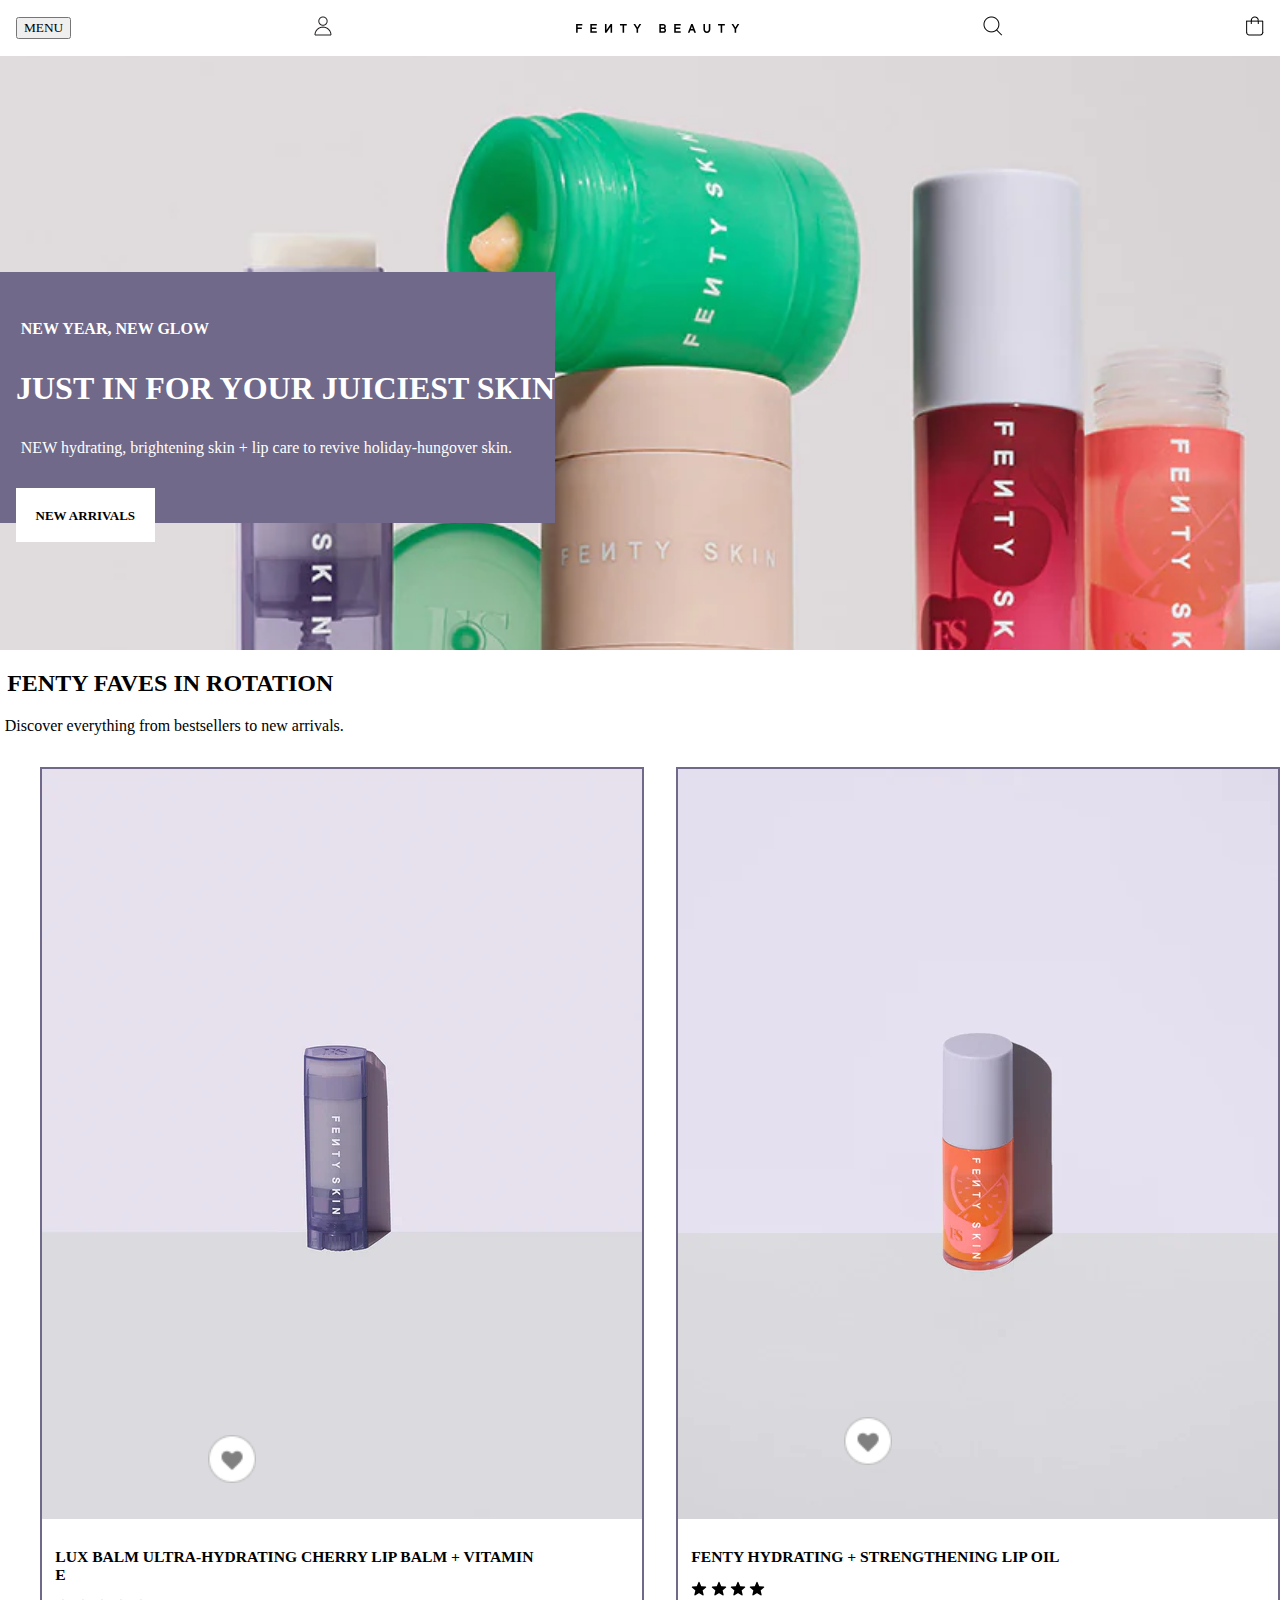
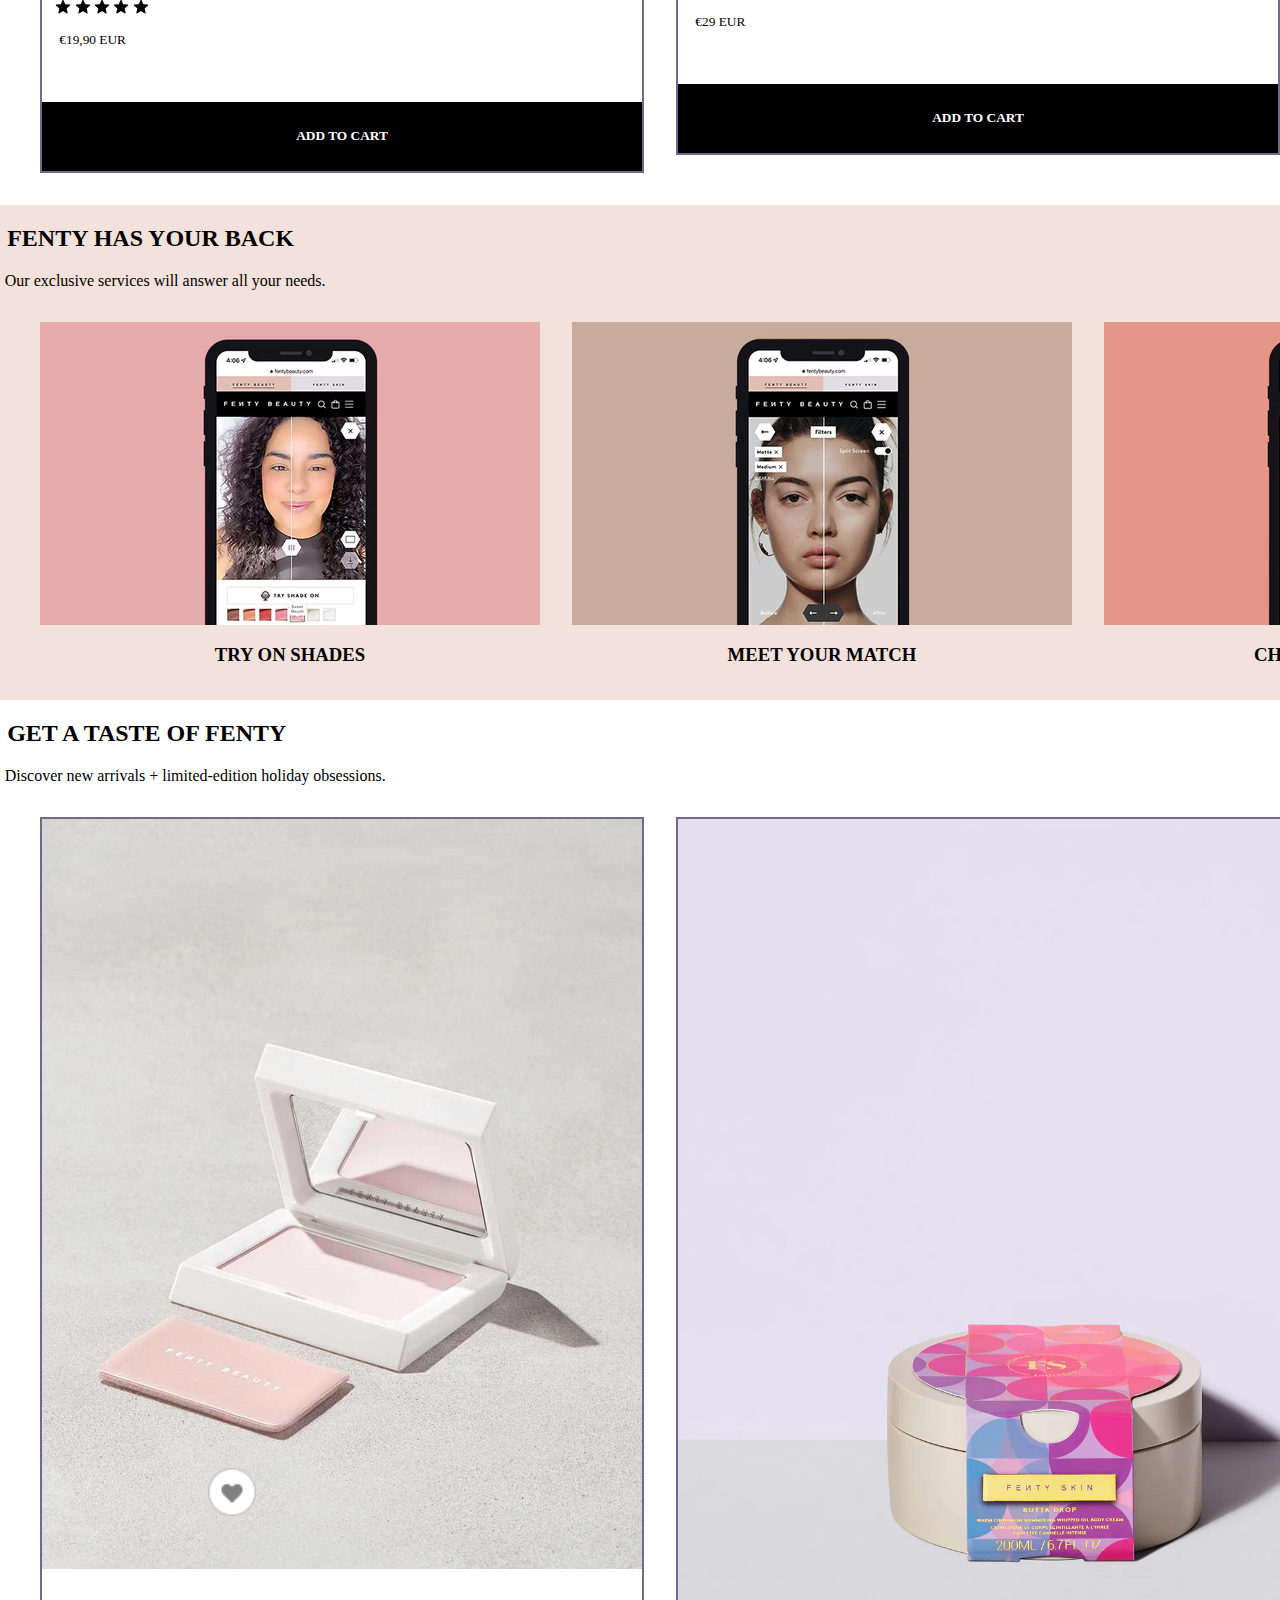
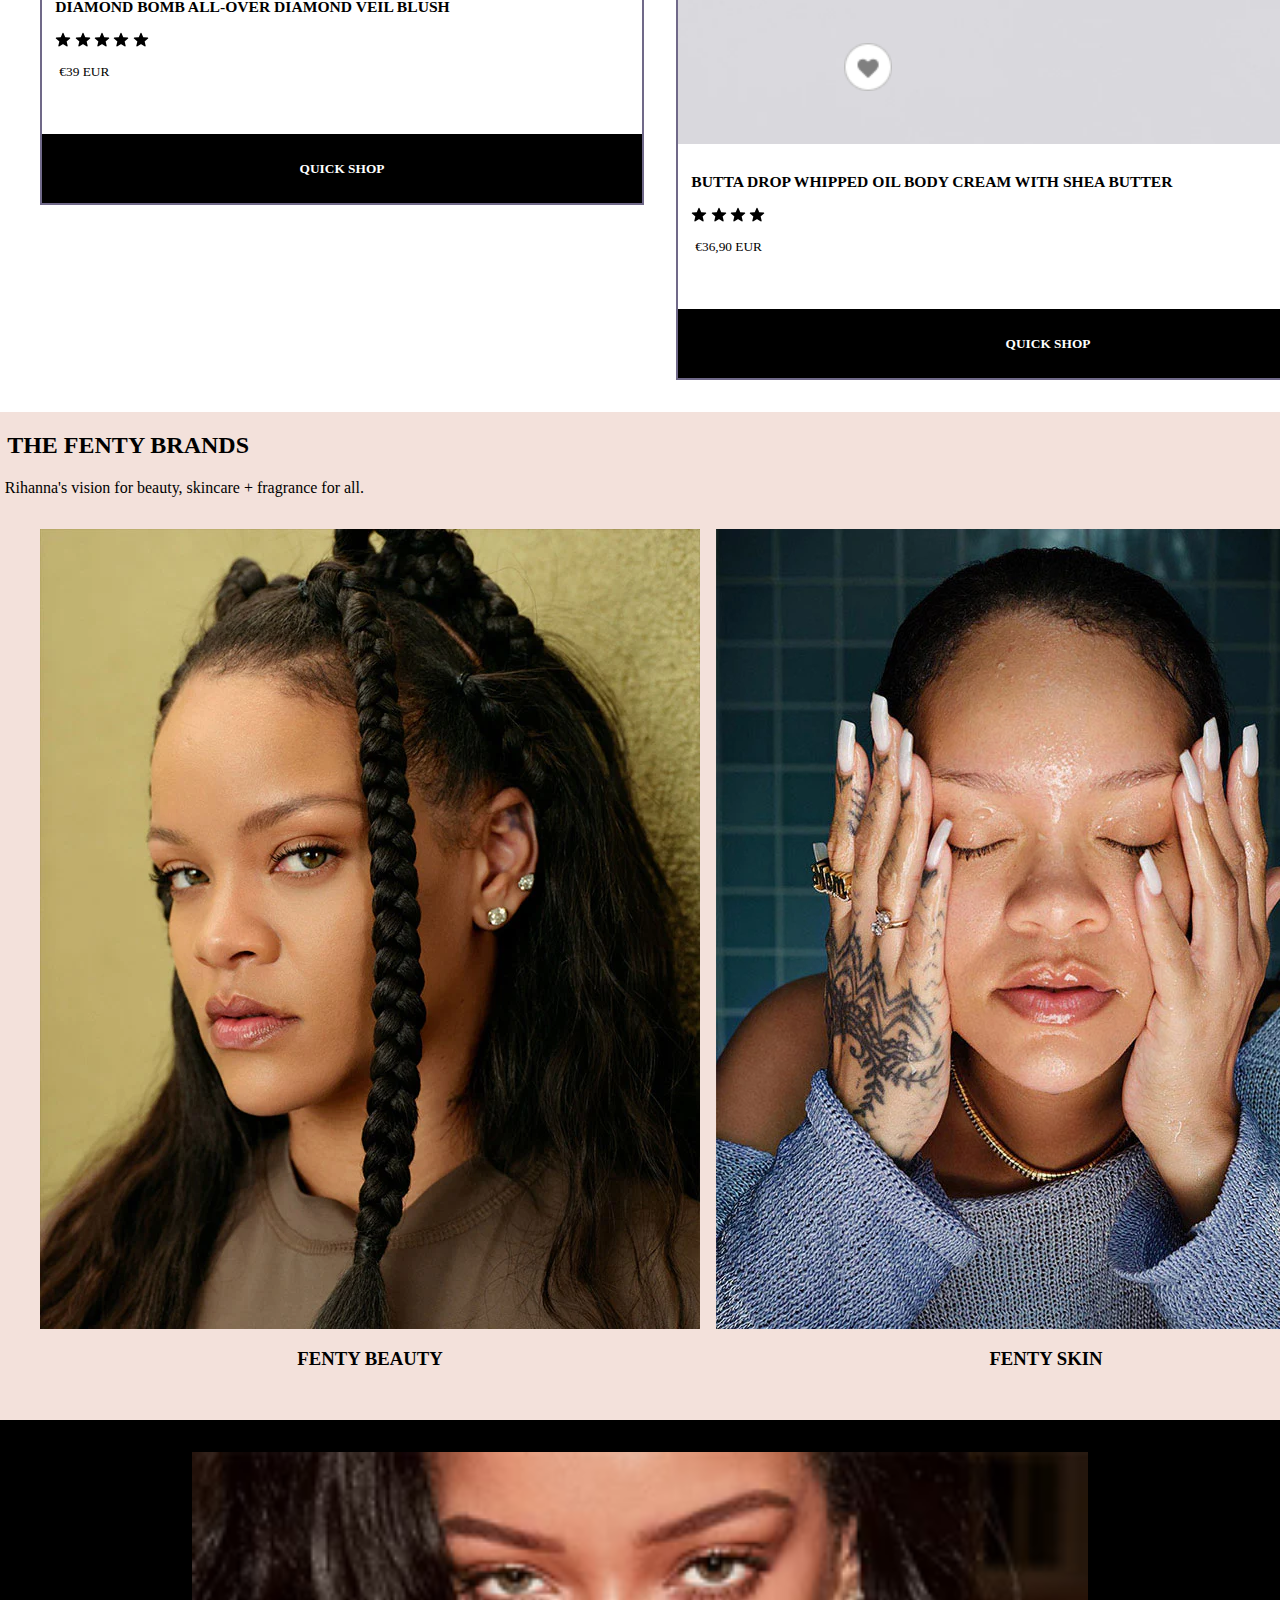
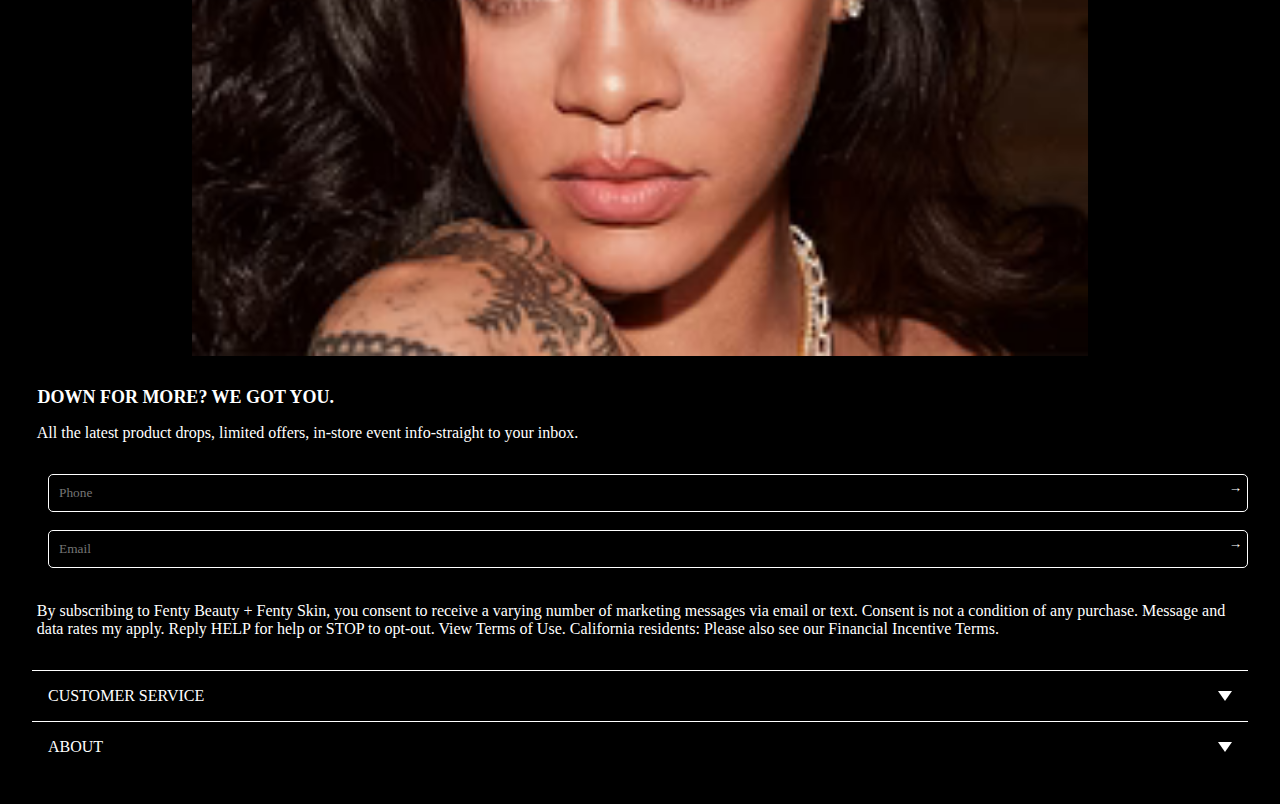
==== commit 2443f354: "Add files via upload" ====
--- a/index.html
+++ b/index.html
@@ -252,7 +252,7 @@
 				<a href=""><span class="sr-only">Check your</span>Order Status</a>
 				<a href="">Shipping Information</a>
 				<a href="">Returns</a>
-				<a href="/contact.html">Contact Us</a>
+				<a href="contact.html">Contact Us</a>
 				<a href="">Help & FAQs</a>
 				<a href="">My Account</a>
 				<a href=""><span class="sr-only">Check your</span>Gift Card Balance</a>
--- a/styles/style.css
+++ b/styles/style.css
@@ -7,12 +7,12 @@
 
 @font-face {
 	font-family: 'CrosstenSemiBold';
-	src: url('/fonts/CrosstenSemiBold.woff');
+	src: url('./fonts/CrosstenSemiBold.woff') format('woff');
 }
 
 @font-face {
 	font-family: 'CrosstenBook';
-	src: url('/fonts/CrosstenBook.woff');
+	src: url('./fonts/CrosstenBook.woff') format('woff');
 }
 
 /*********************/
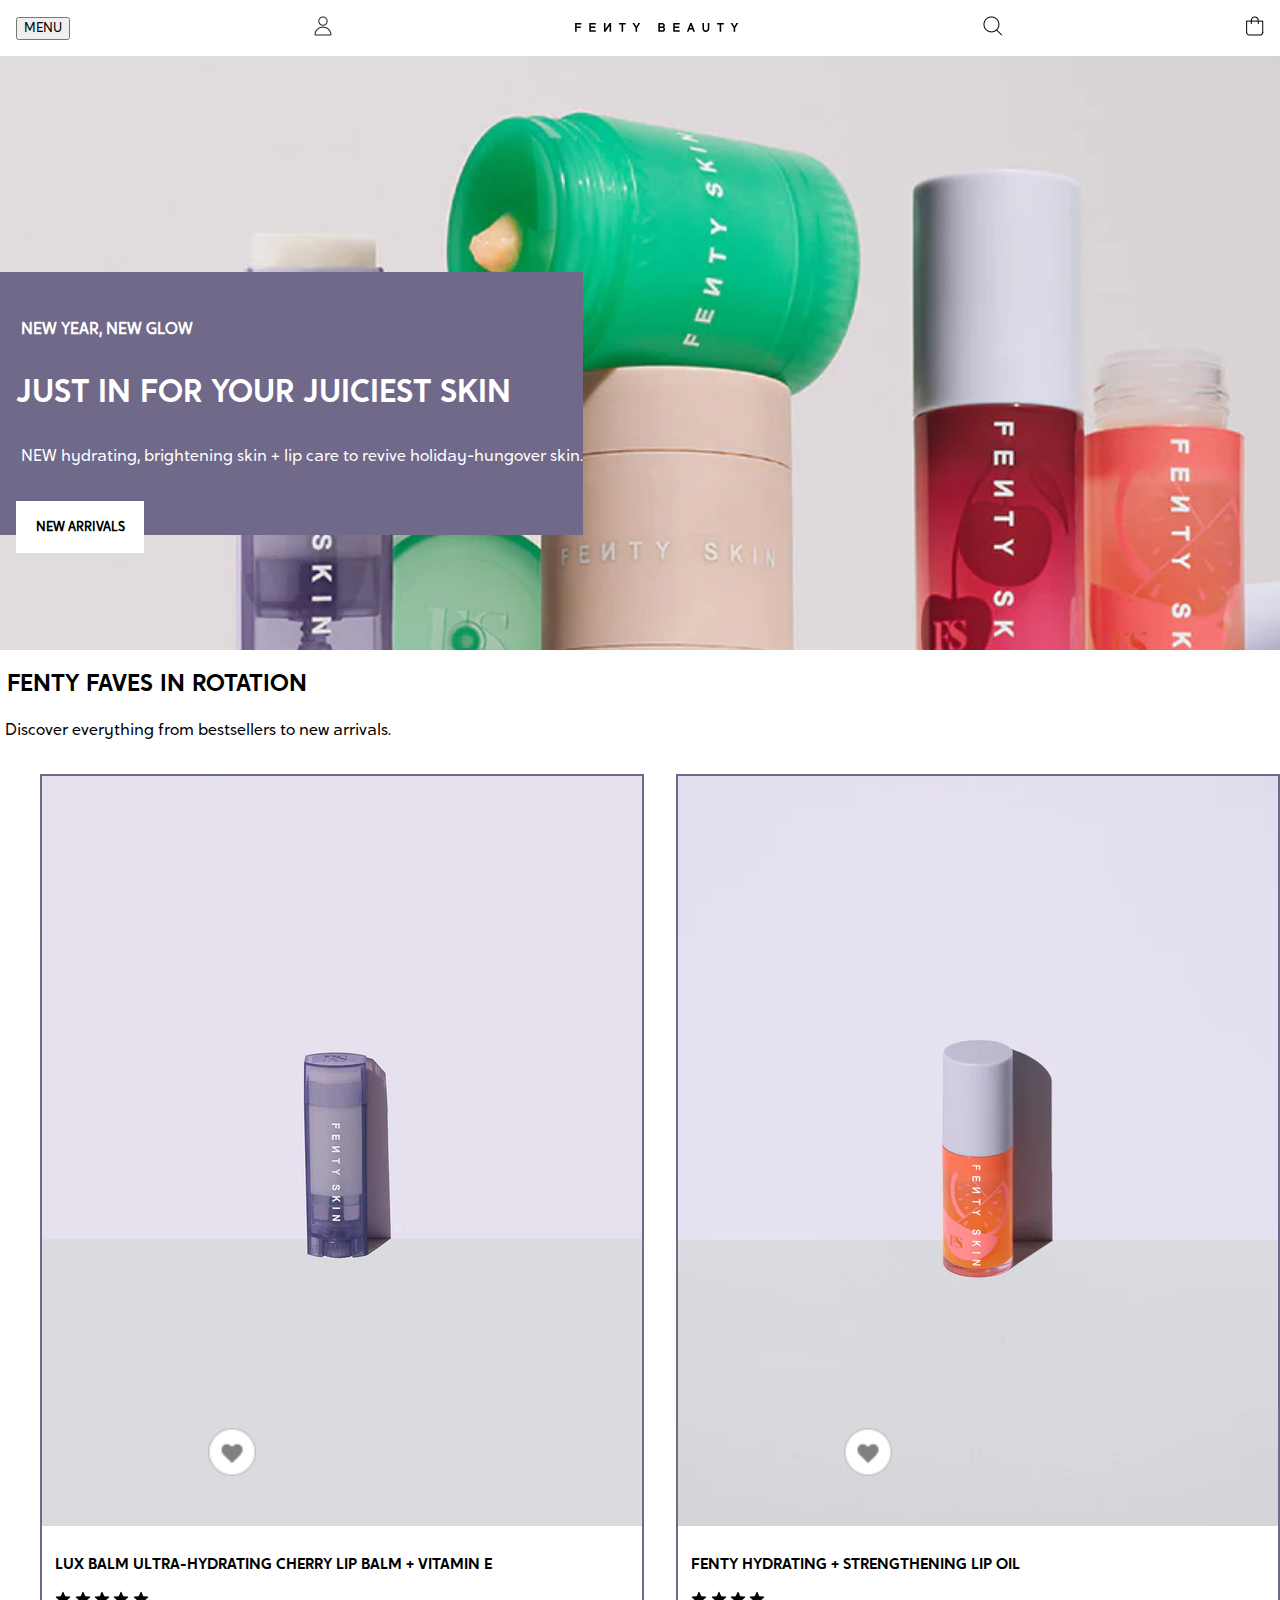
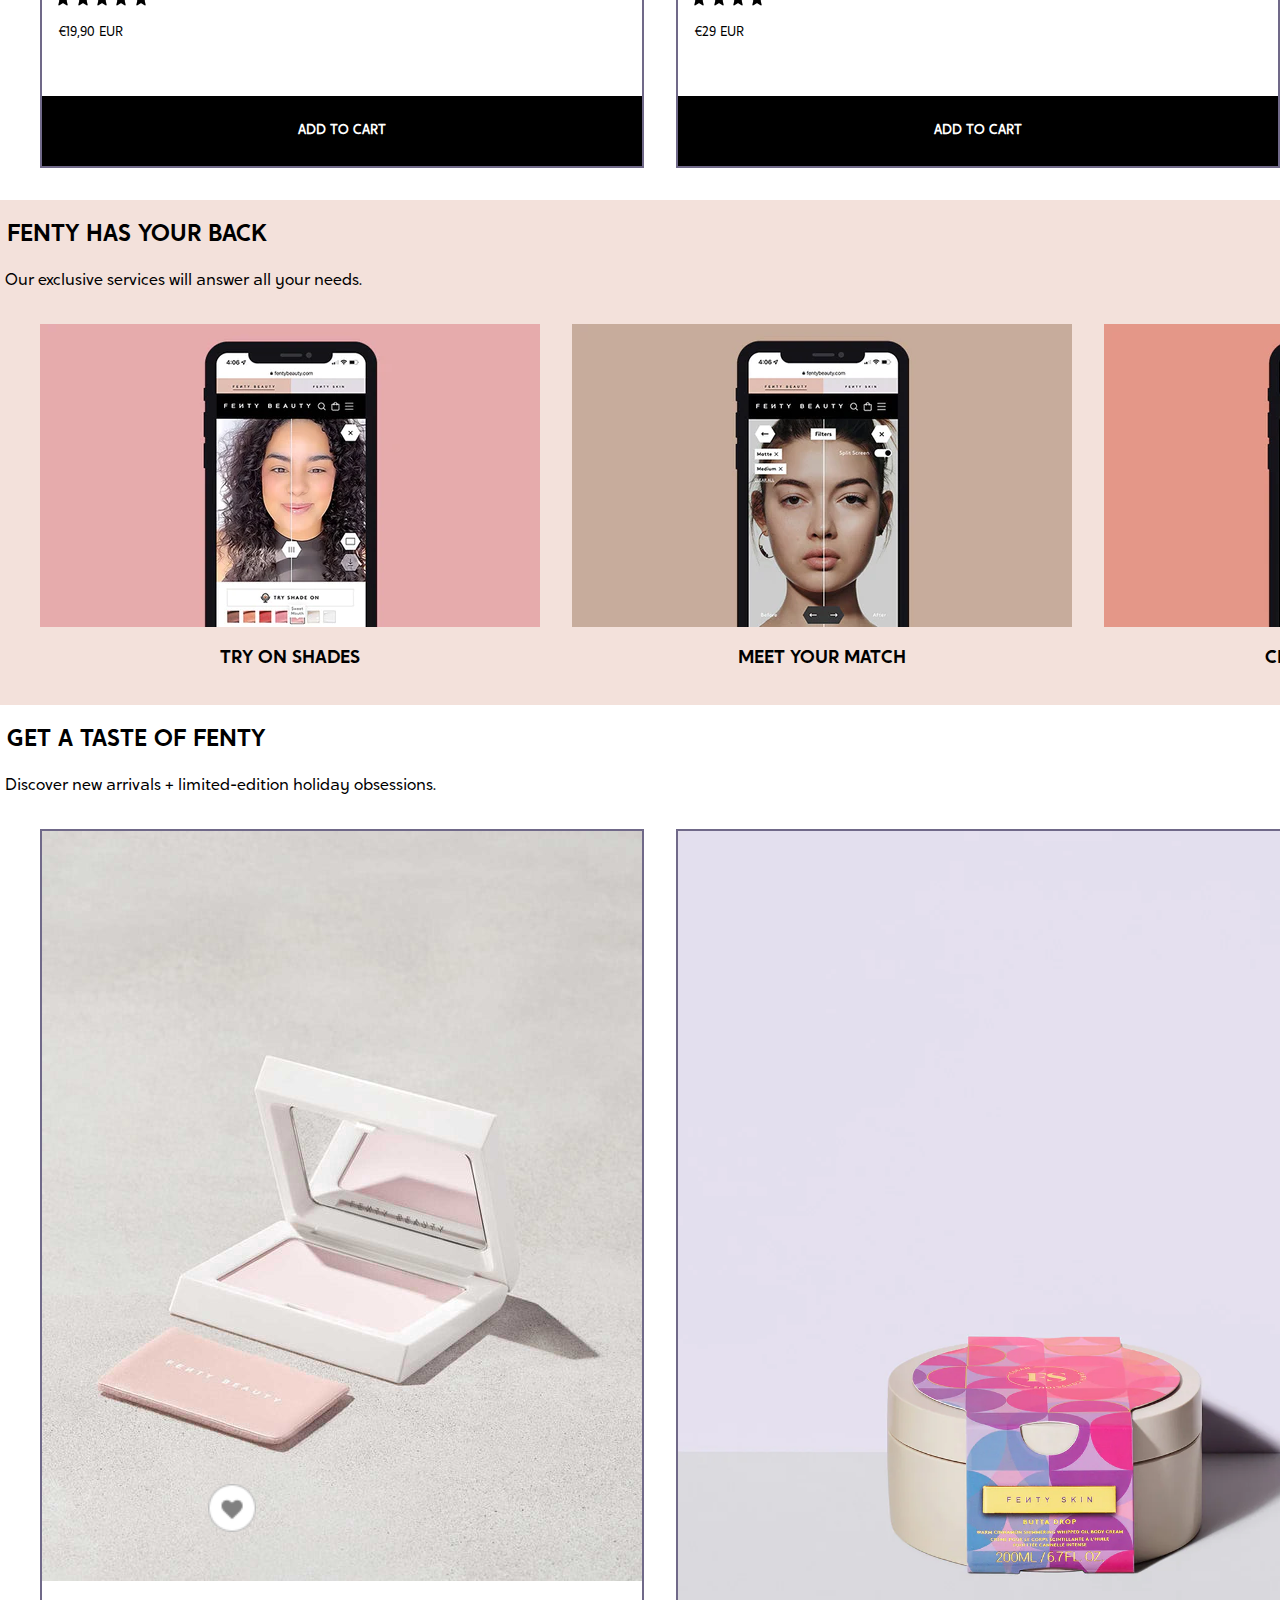
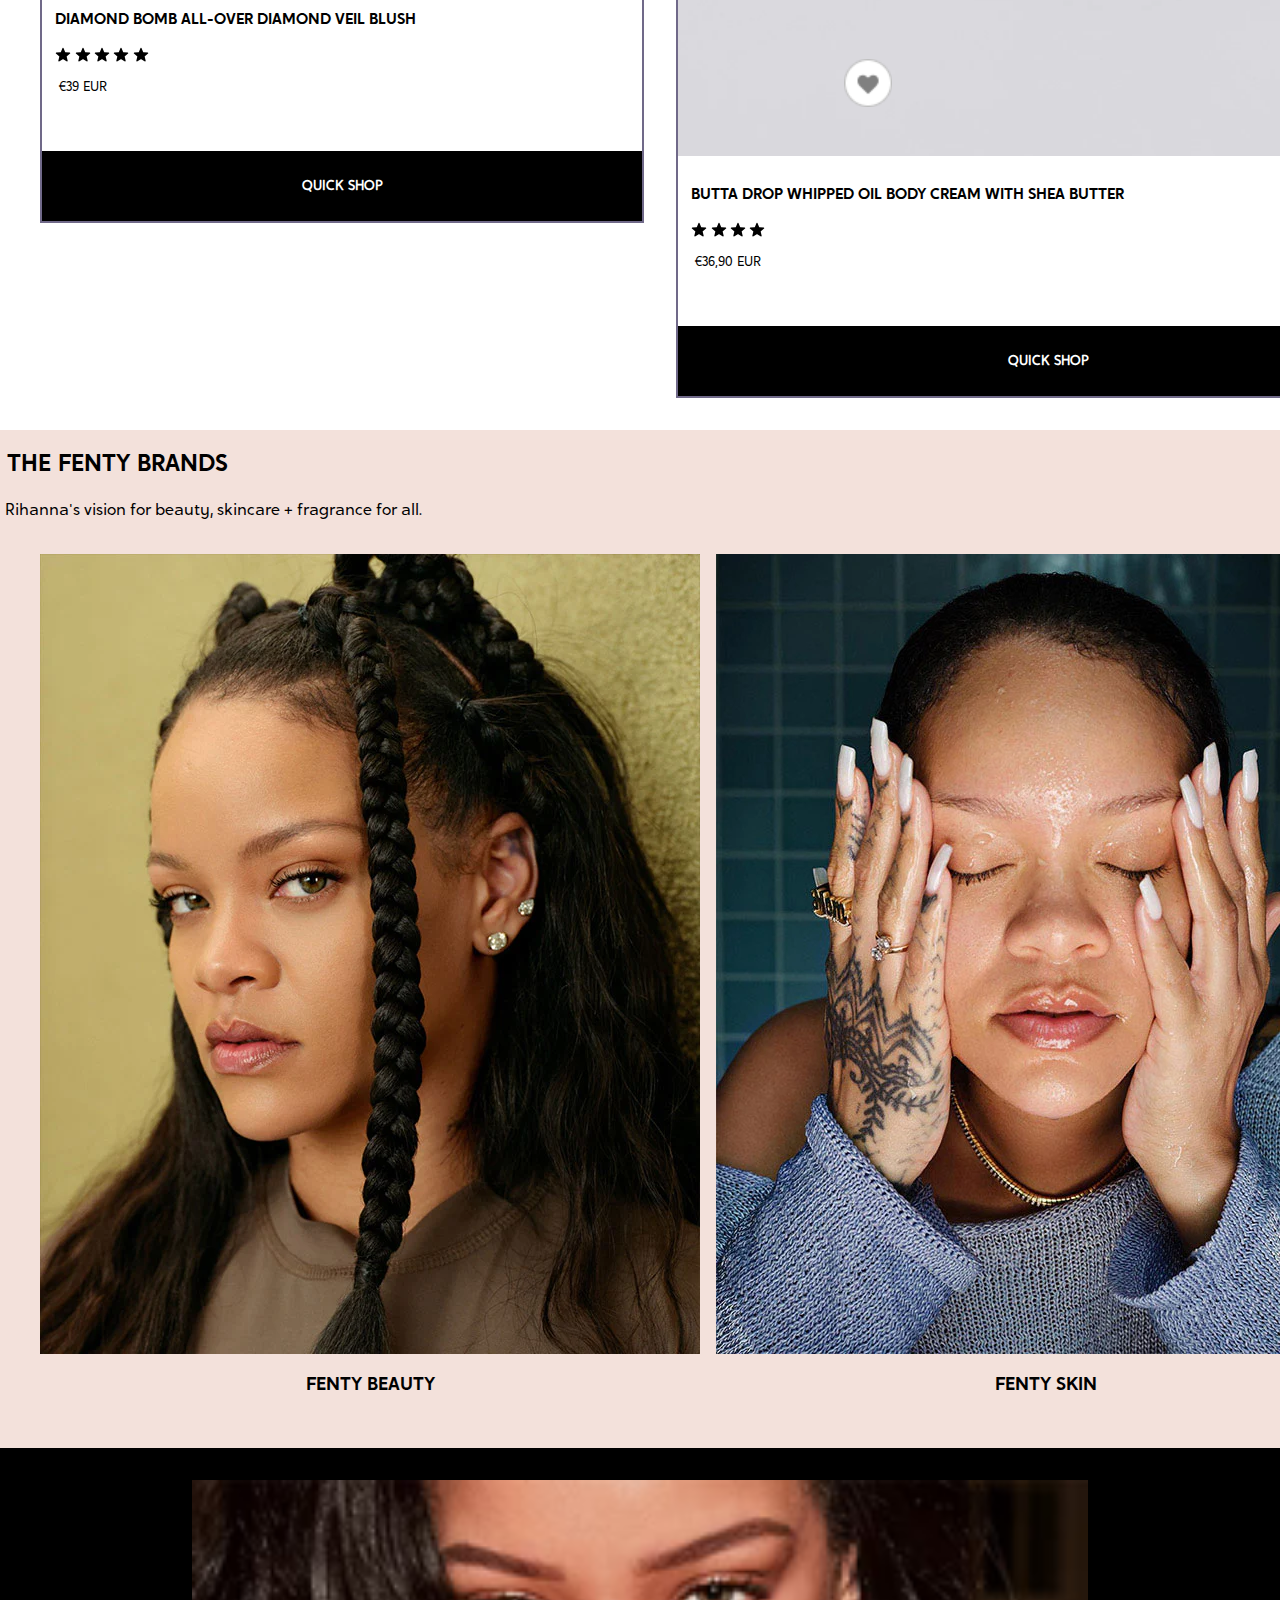
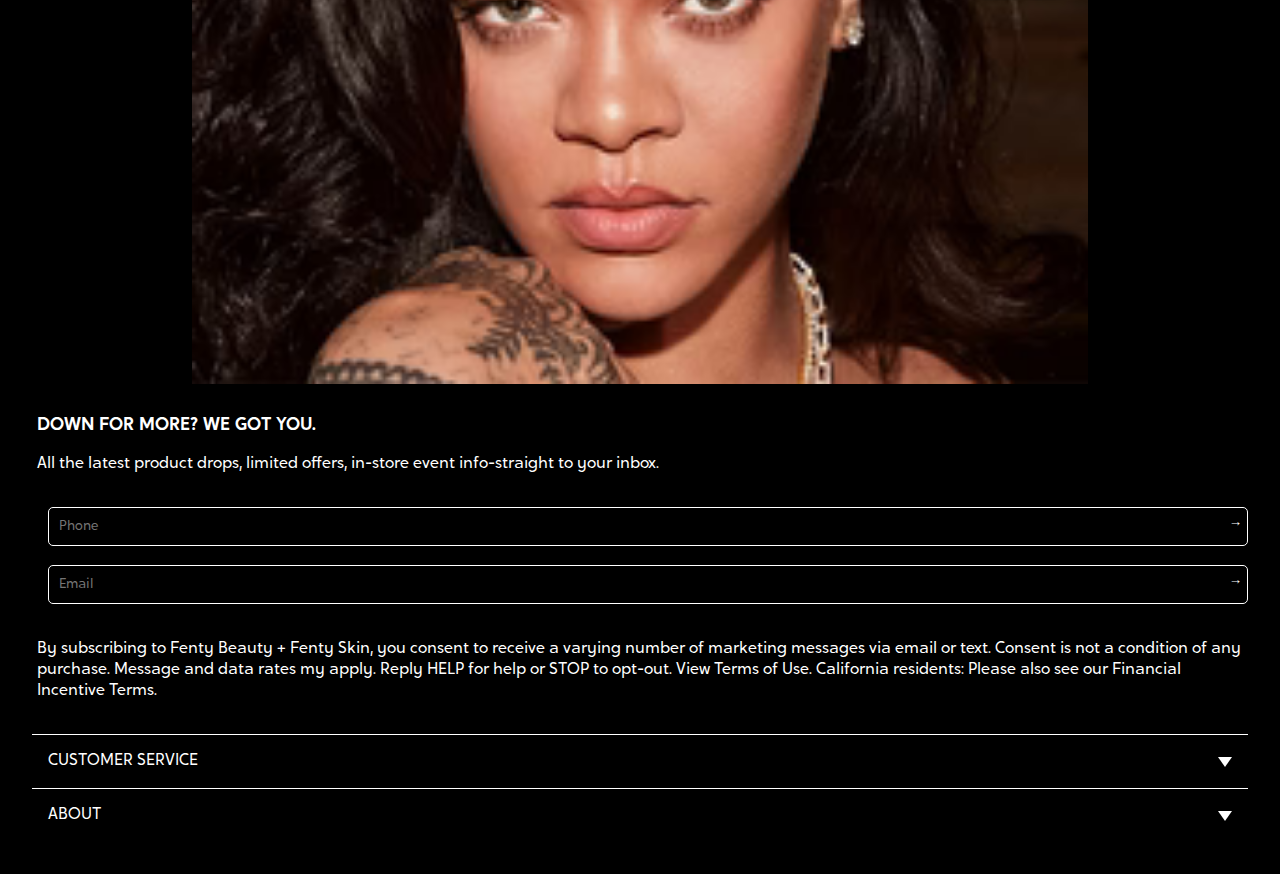
==== commit c3d9838a: "Add files via upload" ====
--- a/index.html
+++ b/index.html
@@ -1,6 +1,5 @@
 <!DOCTYPE html>
-<html lang="en">
-	
+<html lang="en">	
 <head>
 	<meta charset="UTF-8">
 	<meta name="author" content="Chelsey Hooghart">
@@ -8,7 +7,7 @@
 	
 	<title>Fenty Beauty</title>
 	
-	<link href="styles/style.css" rel="stylesheet">
+	<link href="./styles/style.css" rel="stylesheet">
 	<link rel="icon" type="image/svg+xml" href="images/favicon.svg">
 </head>
 <body>
--- a/styles/style.css
+++ b/styles/style.css
@@ -7,12 +7,12 @@
 
 @font-face {
 	font-family: 'CrosstenSemiBold';
-	src: url('./fonts/CrosstenSemiBold.woff') format('woff');
+	src: url('../fonts/CrosstenSemiBold.woff') format('woff');
 }
 
 @font-face {
 	font-family: 'CrosstenBook';
-	src: url('./fonts/CrosstenBook.woff') format('woff');
+	src: url('../fonts/CrosstenBook.woff') format('woff');
 }
 
 /*********************/
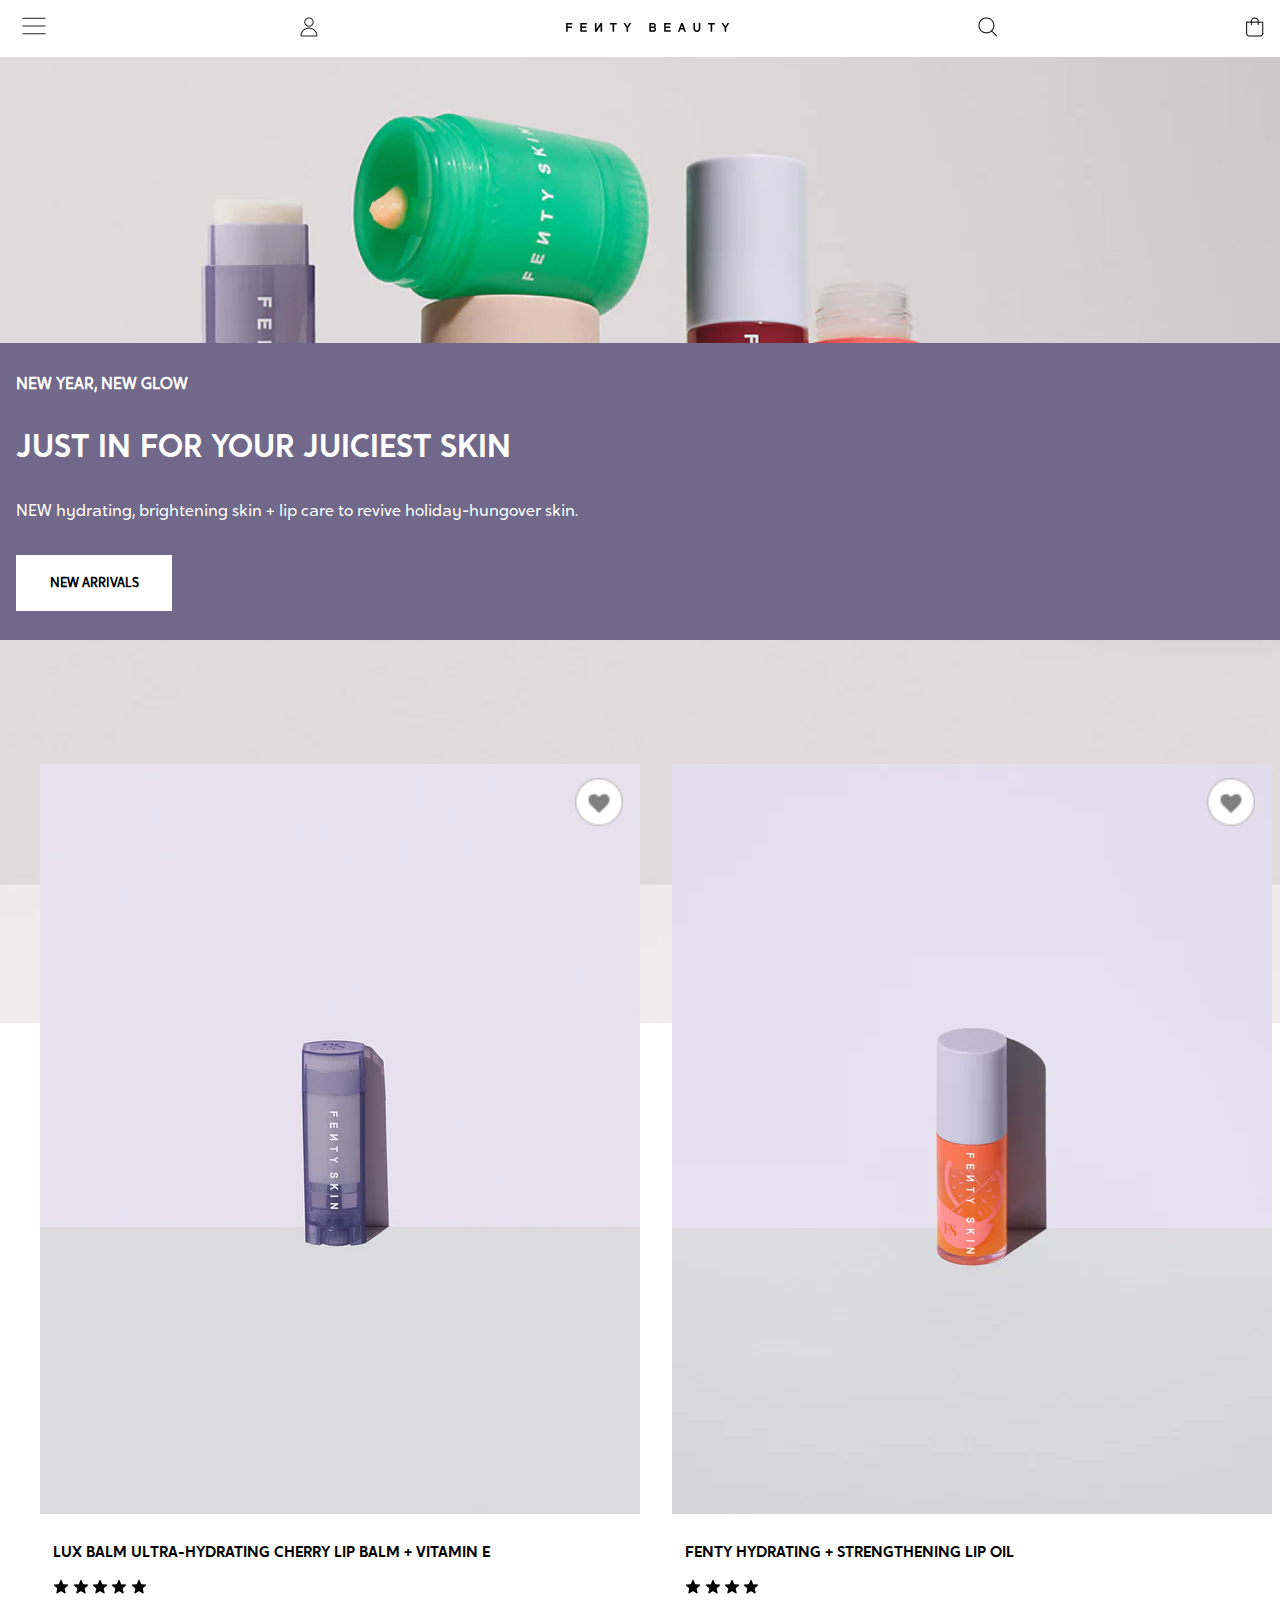
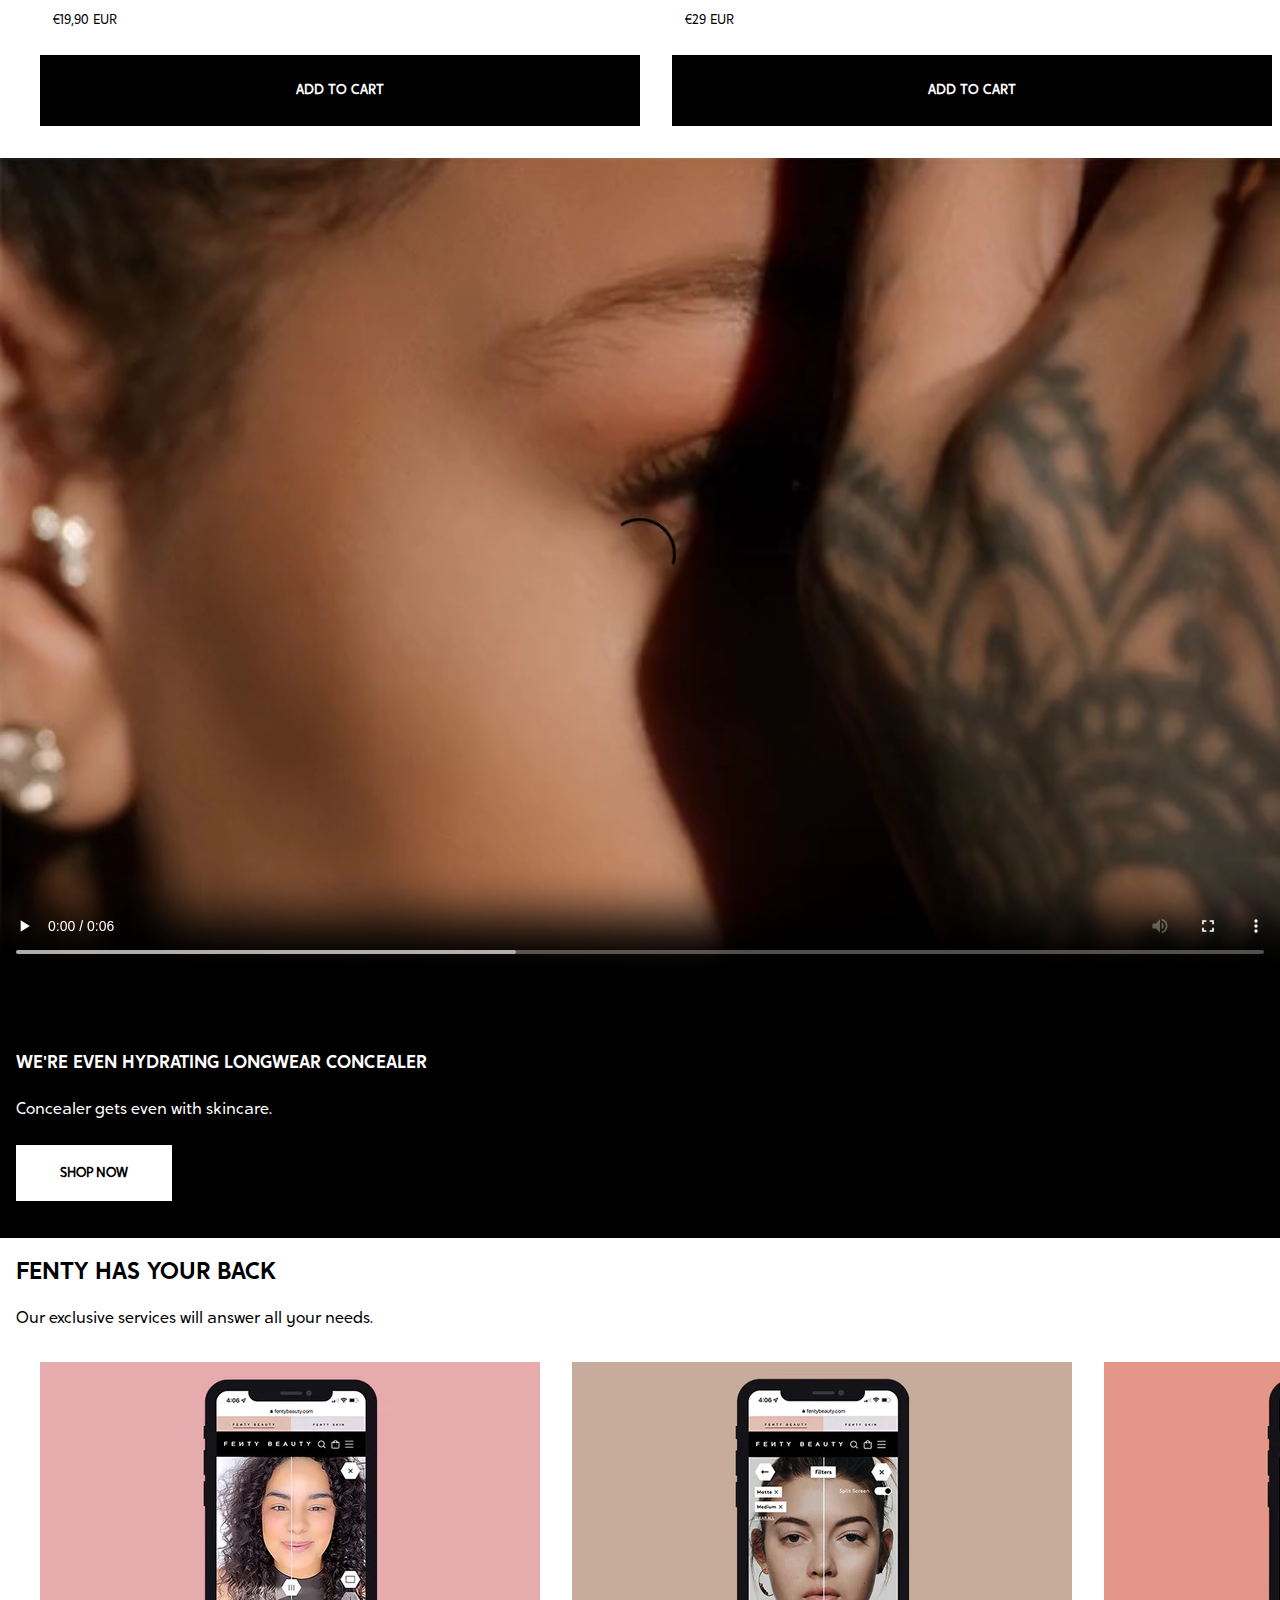
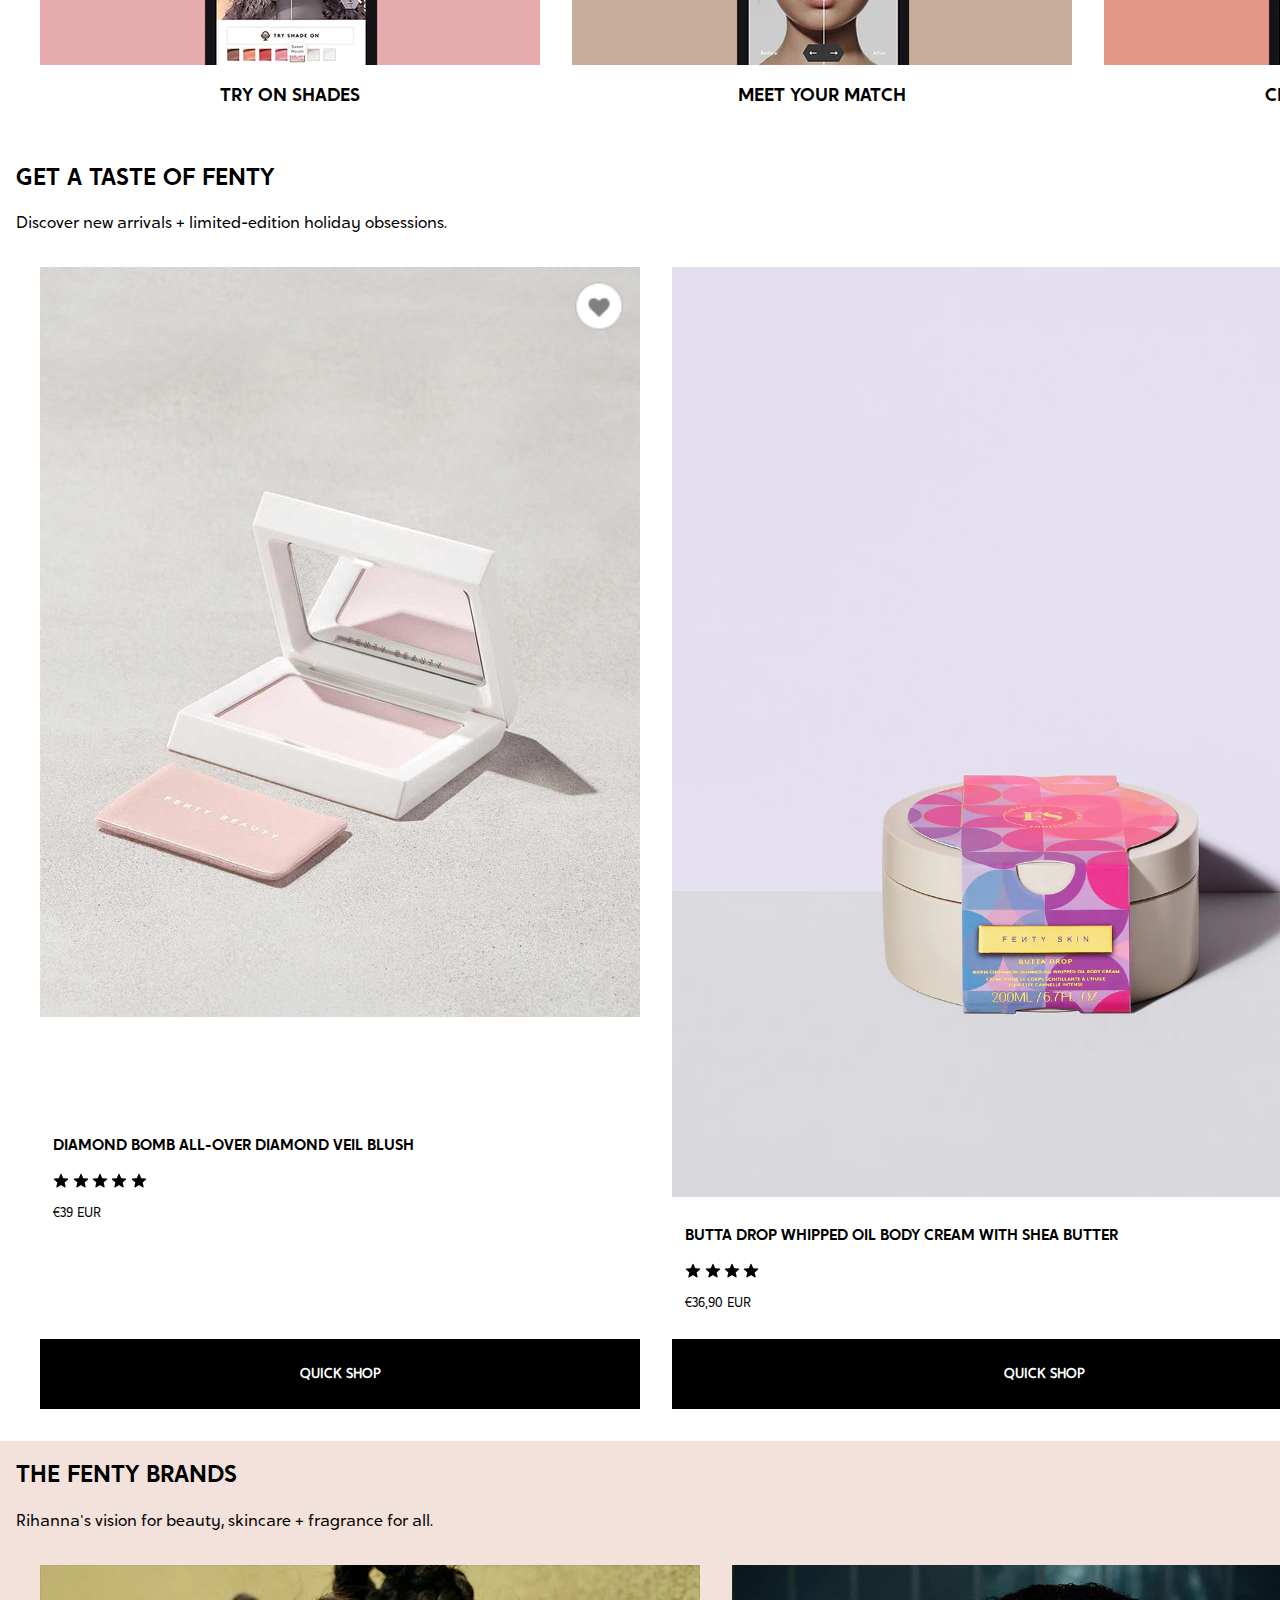
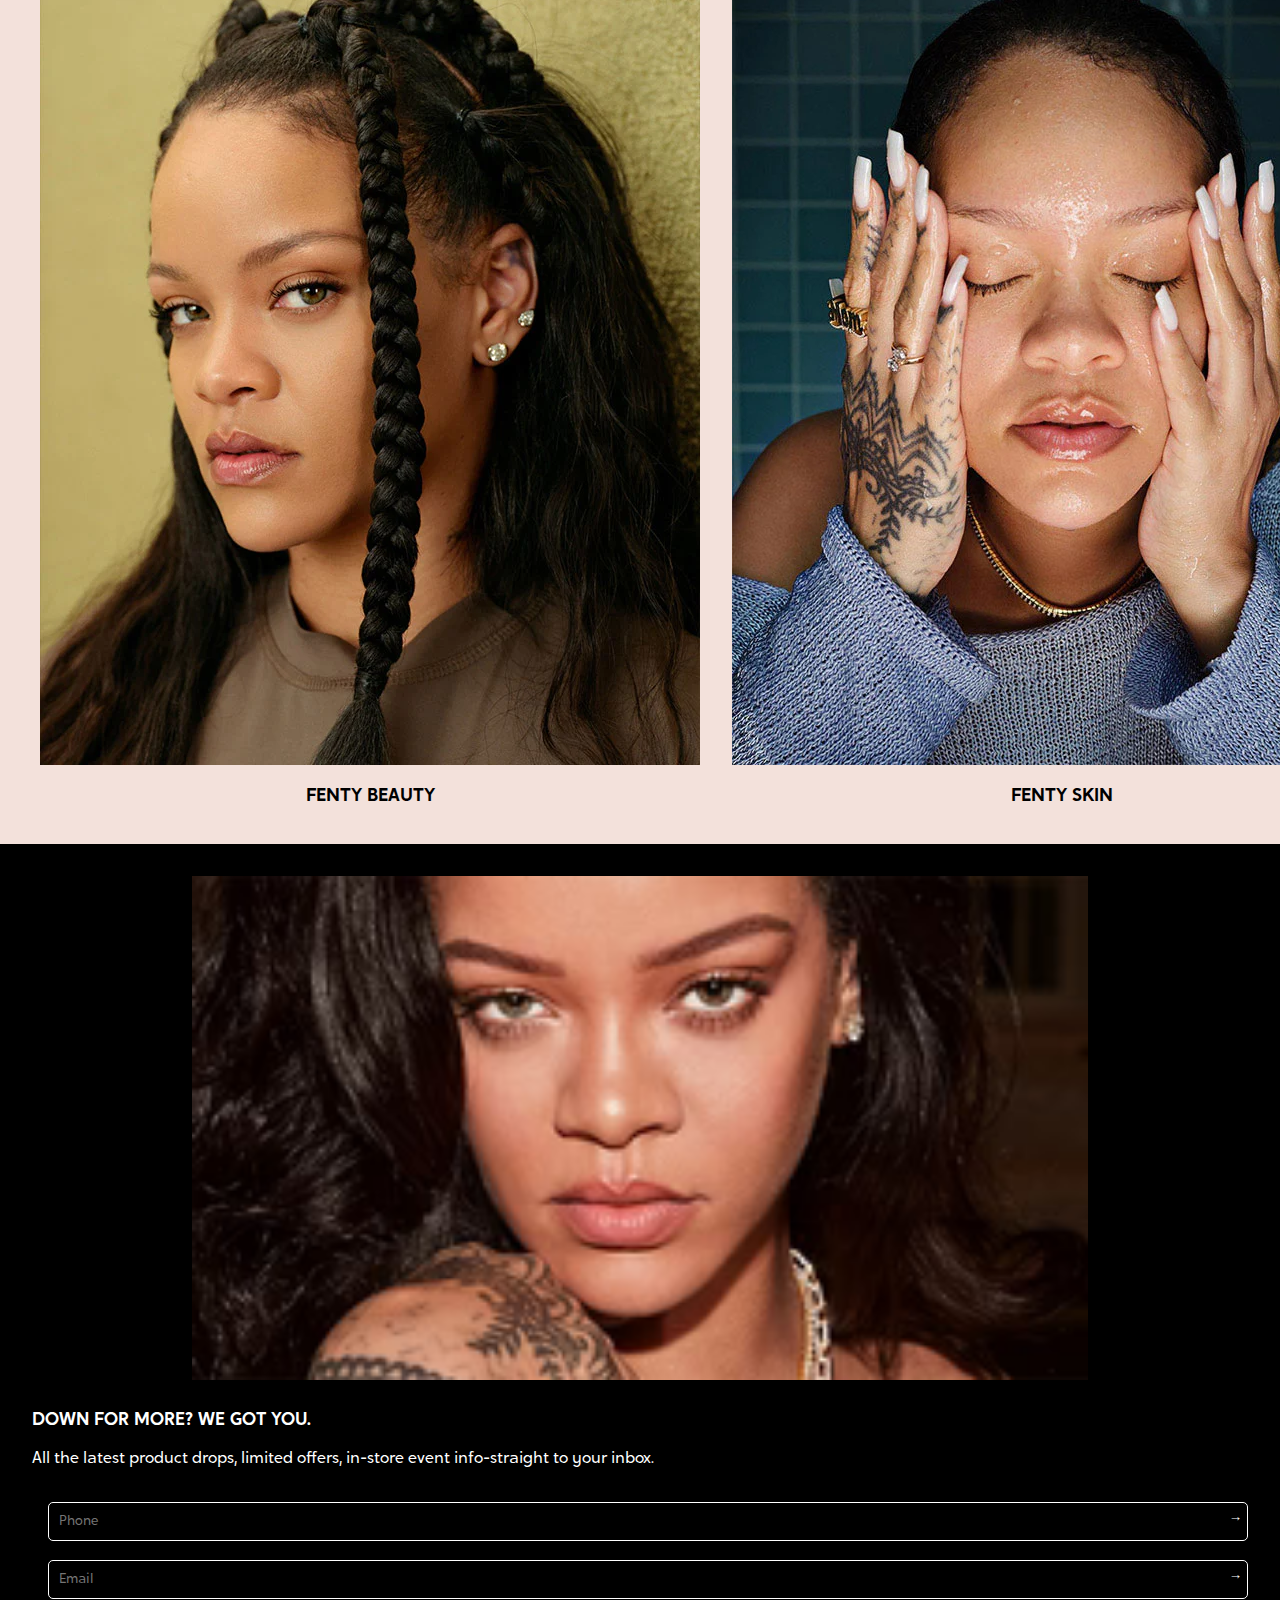
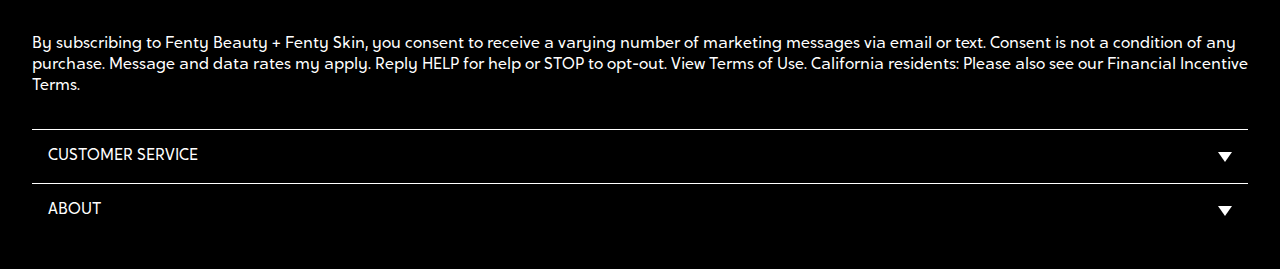
==== commit 31c961a3: "Add files via upload" ====
--- a/index.html
+++ b/index.html
@@ -13,17 +13,17 @@
 <body>
 	<h1 class="sr-only">Fenty Beauty website</h1>
 	<header>
-		<button aria-hidden="true">MENU</button>
+		<button aria-hidden="true"><img src="./images/hamburger-nav.png" alt="Open menu"></button>
 		<nav>
 			<button aria-hidden="true">CLOSE</button>
 				<ul aria-label="Fenty Beauty menu items">
 							<li>
-								<details>
+								<details open>
 								<summary>
 									<img src="images/lipgloss-nav.jpg" alt="">
 									<p>Green Monday Sale</p>
 								</summary>
-								<a href=""><span class="sr-only">Our sale</span>Offer Details</a>
+							    <a href=""><span class="sr-only">Our sale</span>Offer Details</a>
 								<a href=""><span class="sr-only">Fenty Beauty general</span>Sale</a>
 								<a href="">Bestsellers</a>
 								</details>
@@ -72,15 +72,17 @@
 		<section aria-label="Promotion for Fenty Beauty's new skincare products" >
 			<img src="images/nyns-section1.jpg" alt="">
 			<article>
+			<h2 aria-label="NEW PRODUCTS JUST IN FOR YOUR JUICIEST SKIN">JUST IN FOR YOUR JUICIEST SKIN</h2>
 			<p>NEW YEAR, NEW GLOW</p>
-			<h2 aria-label="NEW PRODUCTS JUST IN FOR YOUR JUICIEST SKIN">JUST IN FOR YOUR JUICIEST SKIN </h2>
 			<p>NEW hydrating, brightening skin + lip care to revive holiday-hungover skin.</p>
 			<a href="">New Arrivals</a>
 			</article>
 		</section>
 		<section>
+			<article>
 			<h2 aria-label="Fenty Faves in Rotation">FENTY FAVES IN ROTATION</h2>
 			<p>Discover everything from bestsellers to new arrivals.</p>
+			</article>
 			<ul aria-label="Popular products you can add to your cart">
 				<li>
 					<img src="images/luxbalm-p.jpg" alt="LUX BALM ULTRA-HYDRATING CHERRY LIP BALM VITAMIN E">
@@ -136,9 +138,22 @@
 				</li>
 			</ul>		
 		</section>
+		<section aria-label="Video of Rihanna trying on the new hydrating concealer" >
+			<video width="100%" controls loop>
+				<source src="videos/FB-vid.mp4" type="video/mp4">
+				This browser does not support HTML video.
+			</video>
+			<article>
+			<h2 aria-label="WE'RE EVEN HYDRATING LONGWEAR CONCEALER">WE'RE EVEN HYDRATING LONGWEAR CONCEALER</h2>
+			<p>Concealer gets even with skincare.</p>
+			<a href="">Shop Now</a>
+			</article>
+		</section>
 		<article aria-label="List of services that can help you pick the right products">
+			<section>
 			<h2>FENTY HAS YOUR BACK</h2>
 			<p>Our exclusive services will answer all your needs.</p>
+			</section>
 			<ul aria-label="Options of helpful services">
 
 				<li>
@@ -155,8 +170,10 @@
 				</li>
 		</article>
 		<section>
+			<article>
 			<h2>GET A TASTE OF FENTY</h2>
 			<p>Discover new arrivals + limited-edition holiday obsessions.</p>
+			</article>
 			<ul aria-label="List of limited edition holiday products">
 					<li>
 						<img src="images/blush-p2.jpg" alt="DIAMOND BOMB ALL-OVER DIAMOND VEIL BLUSH">
@@ -214,8 +231,10 @@
 			</ul>		
 		</section>
 		<article aria-label="Rihanna's Fenty brands">
+			<section>
 			<h2>THE FENTY BRANDS</h2>
 			<p>Rihanna's vision for beauty, skincare + fragrance for all.</p>
+			</section>
 			<ul aria-label="List with the Fenty brands">
 				<li>
 					<img src="images/FBmakeup-a2.jpg" alt="Fenty Beauty make up">
--- a/styles/style.css
+++ b/styles/style.css
@@ -66,22 +66,30 @@
 	font-family: var(--p-font);
 }
 
+
 h2, p {
 	text-align: start;
-	margin-left: .30em;
 }
 
 a {
 	text-decoration: none;
 	color: var(--color-text);
-	text-transform: capitalize;
+	cursor: pointer;
+}
+
+button {
+	text-transform: uppercase;
+	cursor: pointer;
 }
 
 header nav ul:nth-of-type(1) {
-	display: flex;
-	justify-content: space-around;
-	align-items: center;
-	padding: 0;
+    padding: 0;
+	list-style: none;
+}
+
+header nav ul:nth-of-type(1) li {
+	padding: 1em;
+    border-top: 0.75px solid;
 }
 
 header {
@@ -101,13 +109,18 @@
 /* MENU open knop*/
 
 header > button {
-	order:-1;
+	order: -1;
+    background: none;
+    border: none;
+	background-image: url();
 }
 
 /* SLUIT knop */
 
 nav button {
 	justify-self:start;
+    background: none;
+    border: none;
 }
 
 /* als menu open is */
@@ -134,6 +147,7 @@
 nav a {
 	background-color: rgb(236,236,236);
 	padding: 1em;
+	text-align: start;
 }
 
 nav a:hover {
@@ -141,7 +155,15 @@
 }
 
 nav summary {
-	list-style-type: none;
+	display: flex;
+    gap: 2em;
+    align-items: center;
+    margin-bottom: 0.5em;
+	cursor: pointer;
+}
+
+nav summary img {
+	width: 40%;
 }
 
 nav ul {
@@ -149,14 +171,8 @@
 	flex-direction: column;
 }
 
-ul {
-	list-style-type: none;
-	position:relative;
-  	list-style: none;
-}
-
-ul li details {
-	text-decoration: none;
+
+nav ul li details {
 	display: flex;
 	flex-direction: column;
 }
@@ -173,107 +189,114 @@
 }
 
 
+
 /* EERSTE SECTION */
 
 main > section:nth-of-type(1) {
-    height: 650px;
+	height: 40em;
+    width: 100%;
     background-color: var(--section-color);
-    overflow: hidden;
+    display: flex;
+    flex-direction: column;
+    justify-content: flex-end;
 }
 
 main > section:nth-of-type(1) img {
-	width: 140%;
+	width: 100%;
+    position: absolute;
+	top: 3.5em;
+	overflow: hidden;
+}
+
+main > section:nth-of-type(1) article {
+    background-color: var(--section-color);
+    color: var(--color-textW);
+    display: flex;
+    flex-direction: column;
+    gap: 1em;
+    padding: 1em;
     position: relative;
-	top: 2em;
-    right: 3em;
-	overflow: hidden;
-}
-
-main > section:nth-of-type(1) article {
-	background-color: var(--section-color);
-	color: var(--color-textW);
-	position:absolute;
-	top: 17em;
-	padding-top: 6em;
-	text-align: left;
-	padding-left: 1em;
 }
 
 main > section:nth-of-type(1) article p:first-of-type {
-	position: relative;
-	bottom: 4em;
 	font-weight: bold;
+	order: 1;
 }
 
 main > section:nth-of-type(1) article h2 {
-position: relative;
-    bottom: 1.5em;
     font-size: xx-large;
-    text-align: left;
     margin: 0;
+	order: 2;
 }
 
 main > section:nth-of-type(1) article p:last-of-type {
-	position: relative;
-	bottom: 2em;
+	order: 3;
 }
 
 
 main > section:nth-of-type(1) article a {
-    background-color: var(--color-textW);
+	background-color: var(--color-textW);
     padding: 1.5em;
-    position: relative;
-    bottom: 0em;
+    width: 12em;
     text-transform: uppercase;
     font-weight: bold;
     font-size: small;
+	margin-bottom: 1em;
+    order: 4;
 }
 
 /* TWEEDE SECTION */
 
+main > section:nth-of-type(2) {
+	display: flex;
+	flex-direction: column;
+	width: 100%;
+}
+
+main > section:nth-of-type(2) article:first-child {
+	margin: 0;
+	margin-left: 1em;
+}
+
+
 main > section:nth-of-type(2) ul  {
     display: flex;
-    width: 100%;
-    list-style: none;
     gap: 2em;
     overflow: scroll;
-	scroll-behavior: smooth;
-    margin-top: 2em;
-	margin-bottom: 2em;
+    scroll-behavior: smooth;
+    margin-bottom: 2em;
 }
 
 main > section:nth-of-type(2) ul li {
-    display: flex;
+	display: flex;
     flex-direction: column;
     width: 60%;
-	height: fit-content;
+	justify-content: space-between;
     position: relative;
-	border: solid var(--section-color) 2px;
-}
-
-main > section:nth-of-type(2) article {
+}
+
+main > section:nth-of-type(2) ul li article {
     text-align: start;
     position: relative;
     left: 1em;
     font-size: smaller;
     width: 80%;
     top: 1em;
+	margin-bottom: 2em;
 }
 
 main > section:nth-of-type(2) button:first-of-type {
 	background: none;
-    position: relative;
+    position: absolute;
     width: fit-content;
-    bottom: 16em;
-    left: 12em;
+    top: 1em;
+    right: 2em;
     border: none;
 }
 
 main > section:nth-of-type(2) button:last-of-type {
 	background: var(--color-li-button);
     color: var(--color-textW);
-    position: relative;
-    width: auto;
     padding: 2em;
     border: none;
 }
@@ -282,83 +305,124 @@
 	width: 150%;
 }
 
+
+/* VIDEO SECTION */
+
+main > section:nth-of-type(3) {
+    width: 100%;
+    background-color: var(--color-footer);
+	color: var(--color-textW);
+    display: flex;
+    flex-direction: column;
+    justify-content: flex-end;
+}
+
+main > section:nth-of-type(3) article {
+	color: var(--color-textW);
+    margin: 1em;
+    margin-top: 5em;
+    margin-bottom: 1.5em;
+    width: 70%;
+    display: flex;
+    flex-direction: column;
+    gap: 0.5em;
+}
+
+main > section:nth-of-type(3) article h2 {
+    font-size: large;
+    margin: 0;
+}
+
+main > section:nth-of-type(3) article a {
+	background-color: var(--color-textW);
+    padding: 1.5em;
+    width: 12em;
+    text-transform: uppercase;
+    font-weight: bold;
+    font-size: small;
+    margin-bottom: 1em;
+}
+
+
 /* EERSTE ARTICLE  */
 
-main > article:nth-of-type(1) {
-	background-color: var(--article-color);
+main > article:nth-of-type(1) section {
+	margin: 0;
+	margin-left: 1em;
 }
 
 main > article:nth-of-type(1) ul  {
-    display: flex;
-    width: 100%;
-    overflow: auto;
-    list-style: none;
+	display: flex;
     gap: 2em;
     overflow: scroll;
     margin-top: 2em;
-
 }
 
 main > article:nth-of-type(1) ul li {
     display: flex;
     flex-direction: column;
     width: 75%;
-    position: relative;
 }
 
 /* DERDE SECTION  */
 
-main > section:nth-of-type(3) ul  {
-    display: flex;
-    width: 100%;
-    list-style: none;
+main > section:nth-of-type(4) {
+	display: flex;
+	flex-direction: column;
+	width: 100%;
+}
+
+main > section:nth-of-type(4) article:first-child {
+	margin: 0;
+	margin-left: 1em;
+}
+
+
+main > section:nth-of-type(4) ul  {
+    display: flex;
     gap: 2em;
     overflow: scroll;
-	scroll-behavior: smooth;
-    margin-top: 2em;
-	margin-bottom: 2em;
-}
-
-main > section:nth-of-type(3) ul li {
-    display: flex;
+    scroll-behavior: smooth;
+    margin-bottom: 2em;
+}
+
+main > section:nth-of-type(4) ul li {
+	display: flex;
     flex-direction: column;
     width: 60%;
-	height: fit-content;
+	justify-content: space-between;
     position: relative;
-	border: solid var(--section-color) 2px;
-}
-
-main > section:nth-of-type(3) article {
+}
+
+main > section:nth-of-type(4) ul li article {
     text-align: start;
     position: relative;
     left: 1em;
     font-size: smaller;
     width: 80%;
     top: 1em;
-}
-
-main > section:nth-of-type(3) button:first-of-type {
+	margin-bottom: 2em;
+}
+
+main > section:nth-of-type(4) button:first-of-type {
 	background: none;
-    position: relative;
+    position: absolute;
     width: fit-content;
-    bottom: 16em;
-    left: 12em;
-    border: none;
-}
-
-main > section:nth-of-type(3) button:last-of-type {
+    top: 1em;
+    right: 2em;
+    border: none;
+}
+
+main > section:nth-of-type(4) button:last-of-type {
 	background: var(--color-li-button);
     color: var(--color-textW);
-    position: relative;
-    width: auto;
     padding: 2em;
     border: none;
 }
 
-main > section:nth-of-type(3) button img {
+main > section:nth-of-type(4) button img {
 	width: 150%;
 }
-
 
 /* TWEEDE ARTICLE  */
 
@@ -366,26 +430,23 @@
 	background-color: var(--article-color);
 }
 
+main > article:nth-of-type(2) section {
+	margin: 0;
+	margin-left: 1em;
+}
 
 main > article:nth-of-type(2) ul  {
-    display: flex;
-    width: 100%;
-    overflow: auto;
-    list-style: none;
-    gap: 1em;
+	display: flex;
+    gap: 2em;
     overflow: scroll;
     margin-top: 2em;
-	margin-bottom: 2em;
-
 }
 
 main > article:nth-of-type(2) ul li {
     display: flex;
     flex-direction: column;
-    width: 60%;
-    position: relative;
-}
-
+    width: 75%;
+}
 
 /*FOOTER*/
 
@@ -459,8 +520,6 @@
 }
 
 footer summary {
-	list-style: none;
-	list-style-type: '+'; 
 	display: flex;
 	justify-content: space-between;
 	align-items: center;
@@ -478,7 +537,7 @@
   }
   
   
-  details[open] > summary::after {
+footer details[open] > summary::after {
 	transform: rotate(-180deg);
 }
 
@@ -489,9 +548,4 @@
 	flex-direction: column;
 	margin-top: 1em;
 }
-  
-
-/*****************/
-/* CONTACTPAGINA */
-/*****************/
-
+  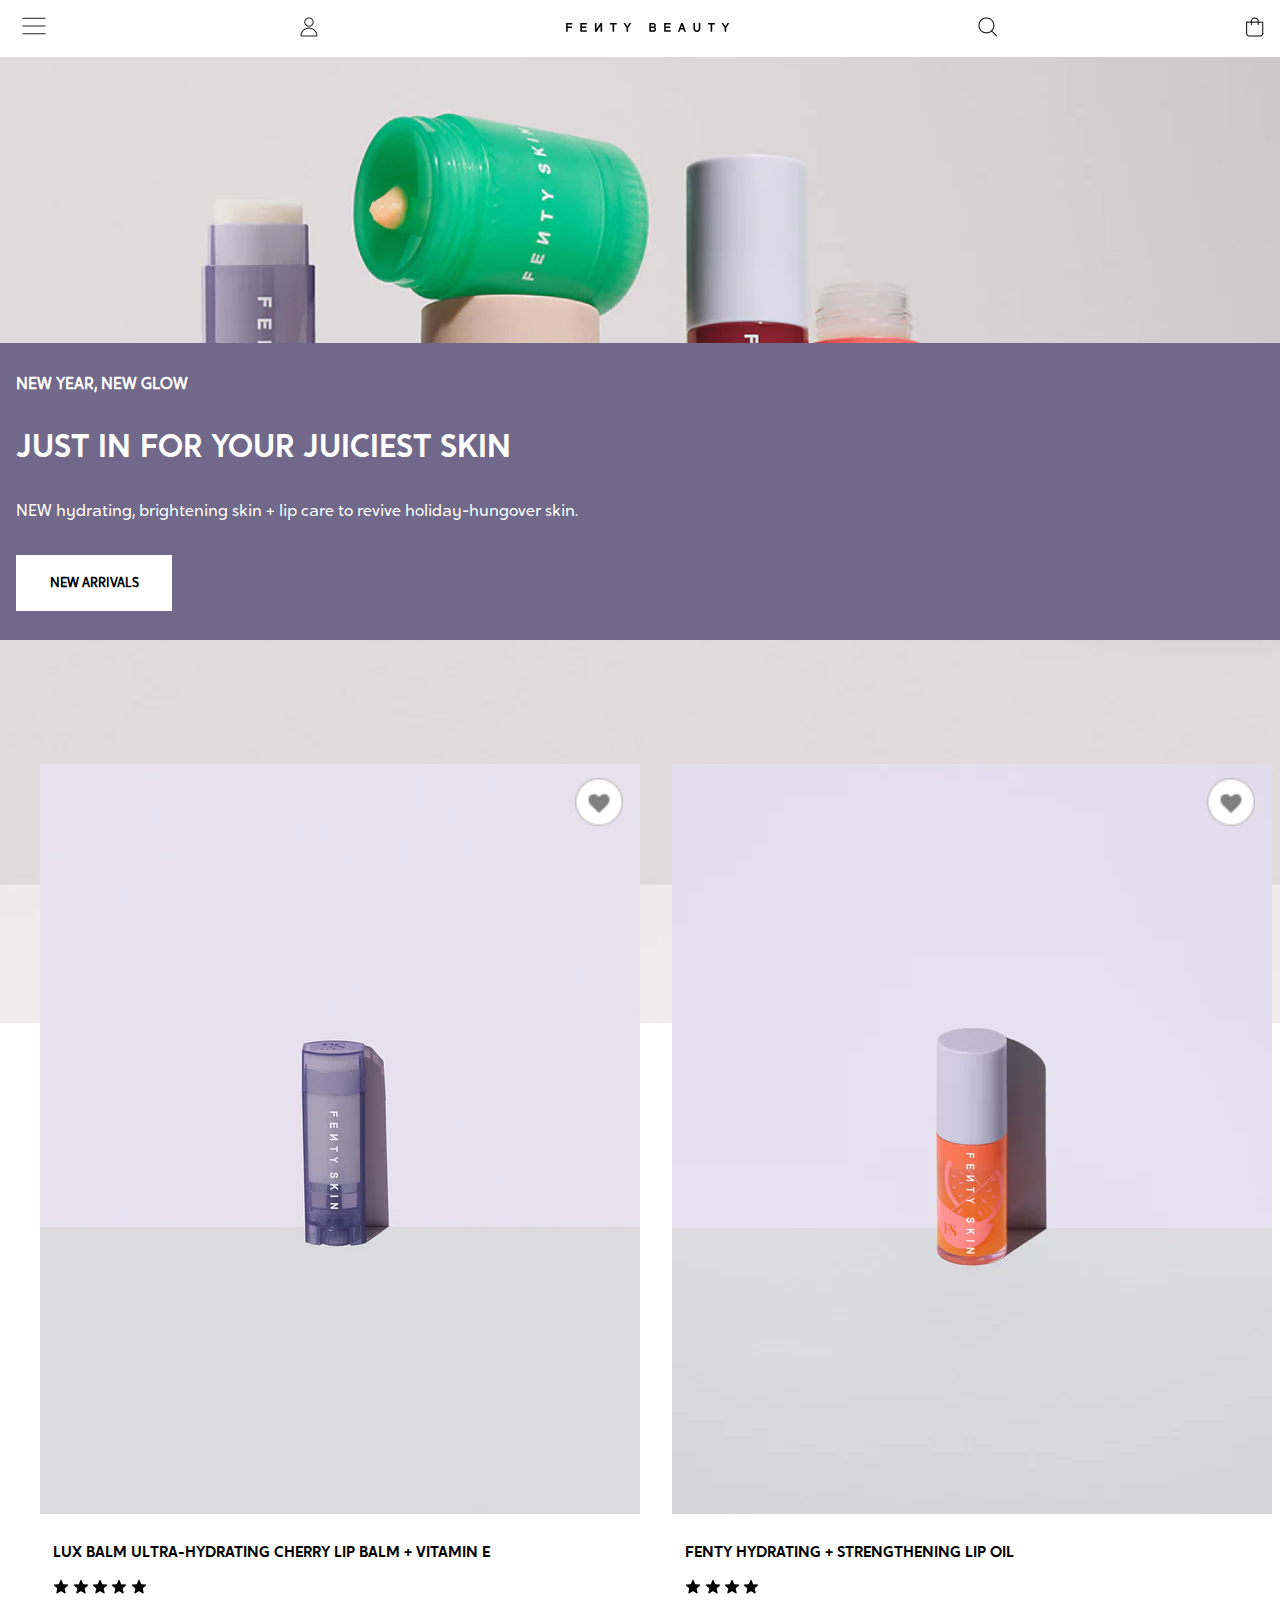
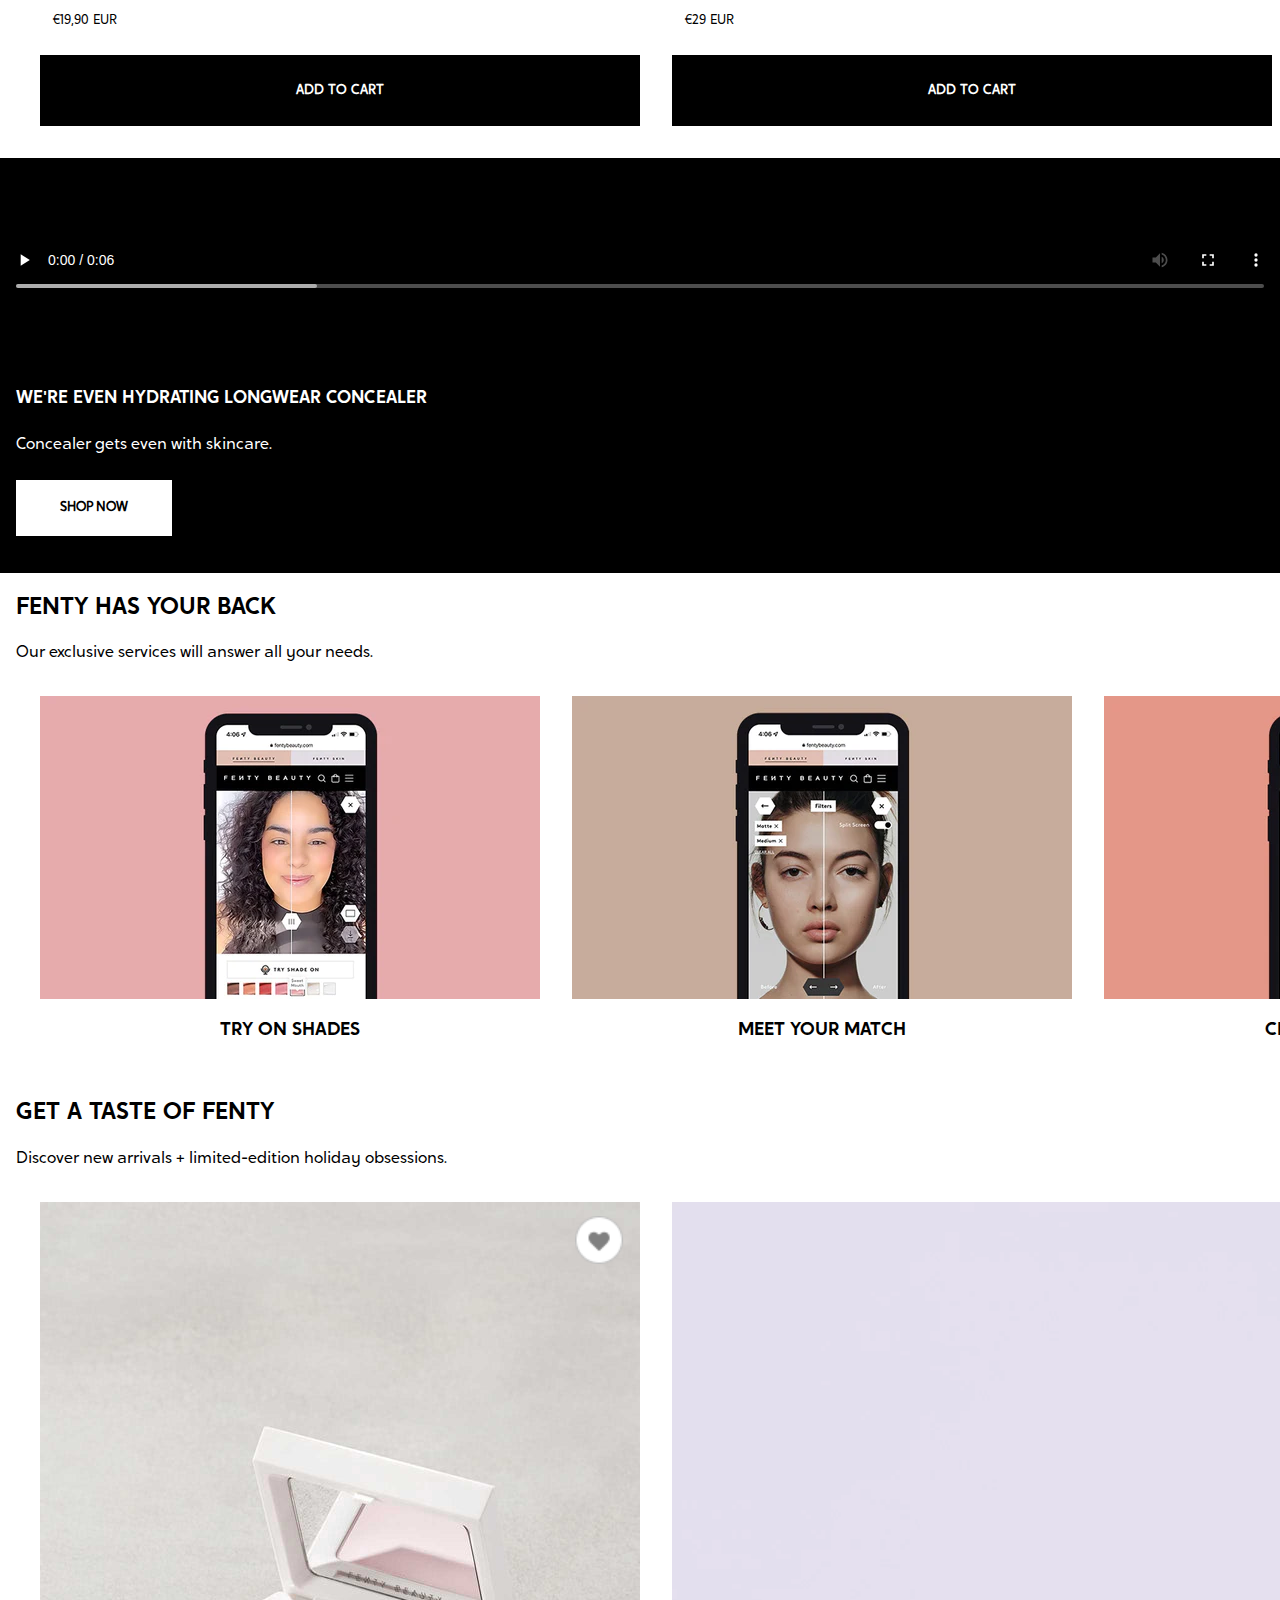
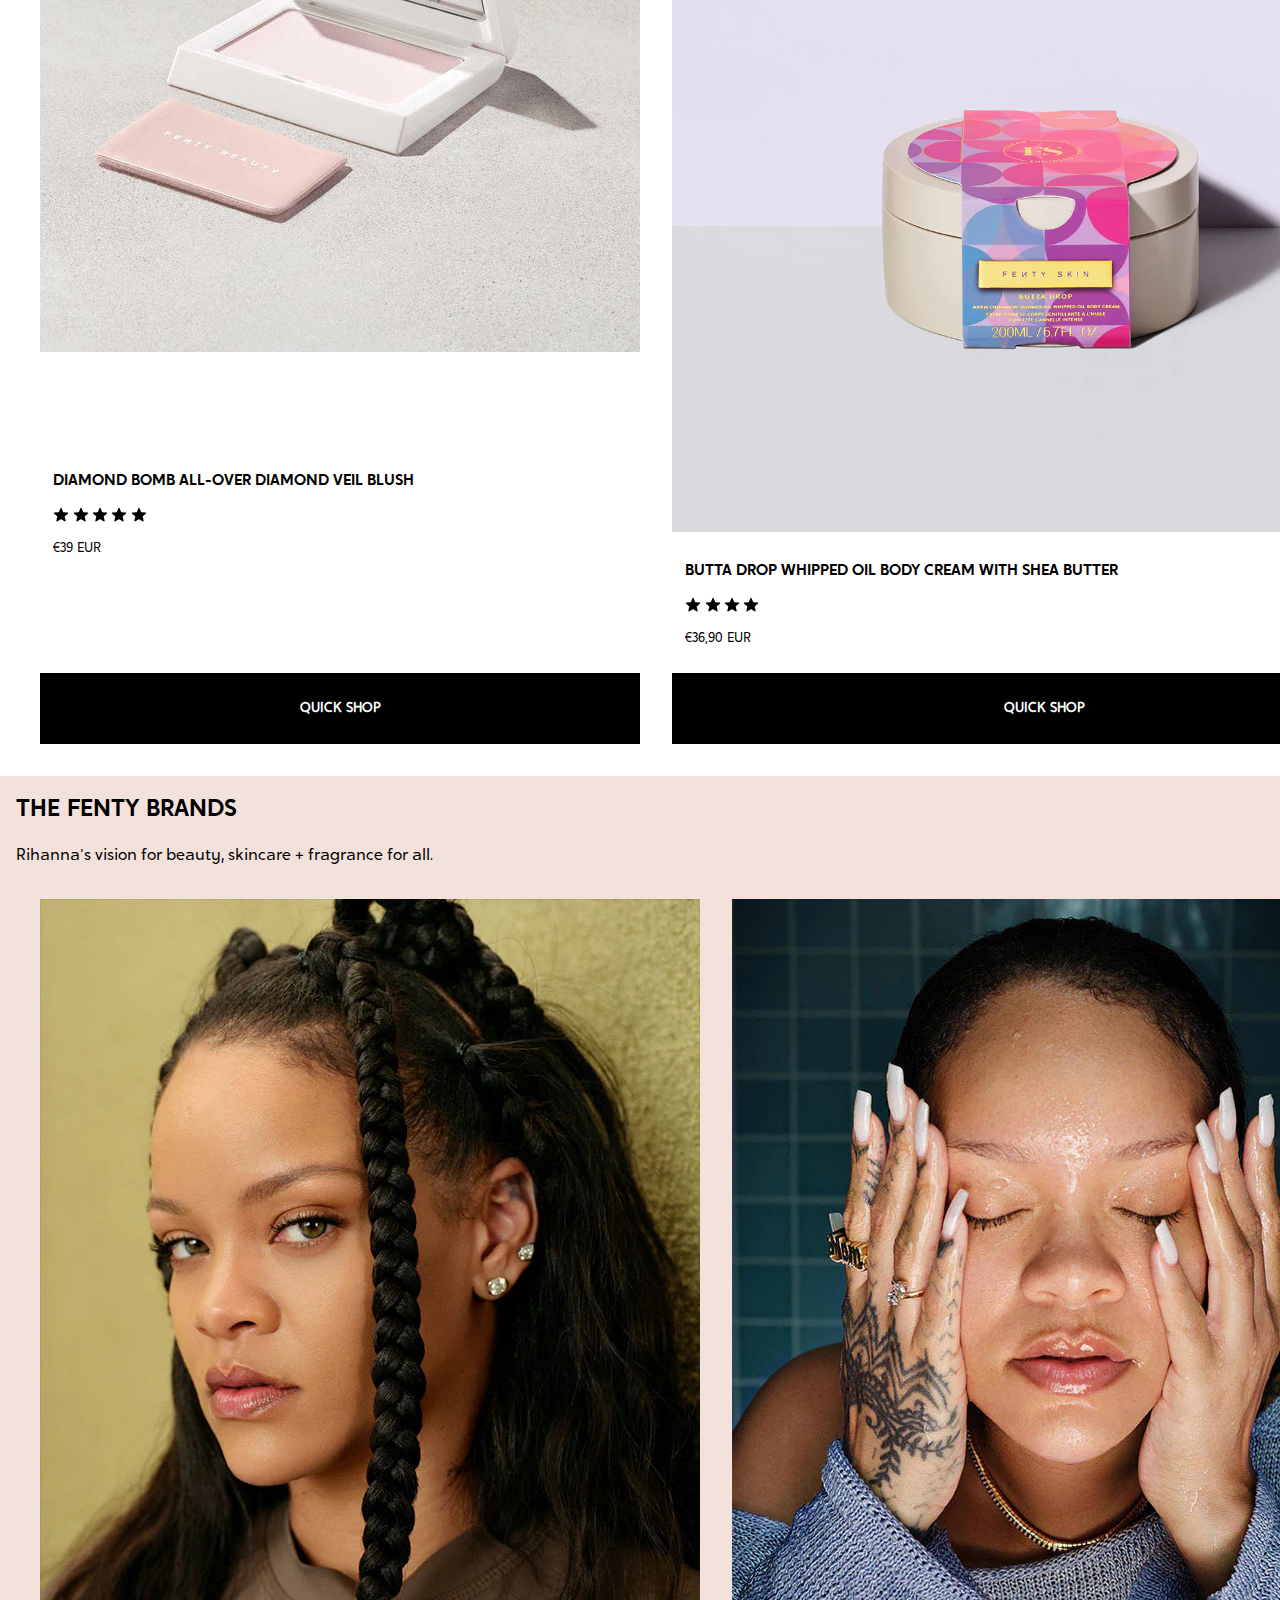
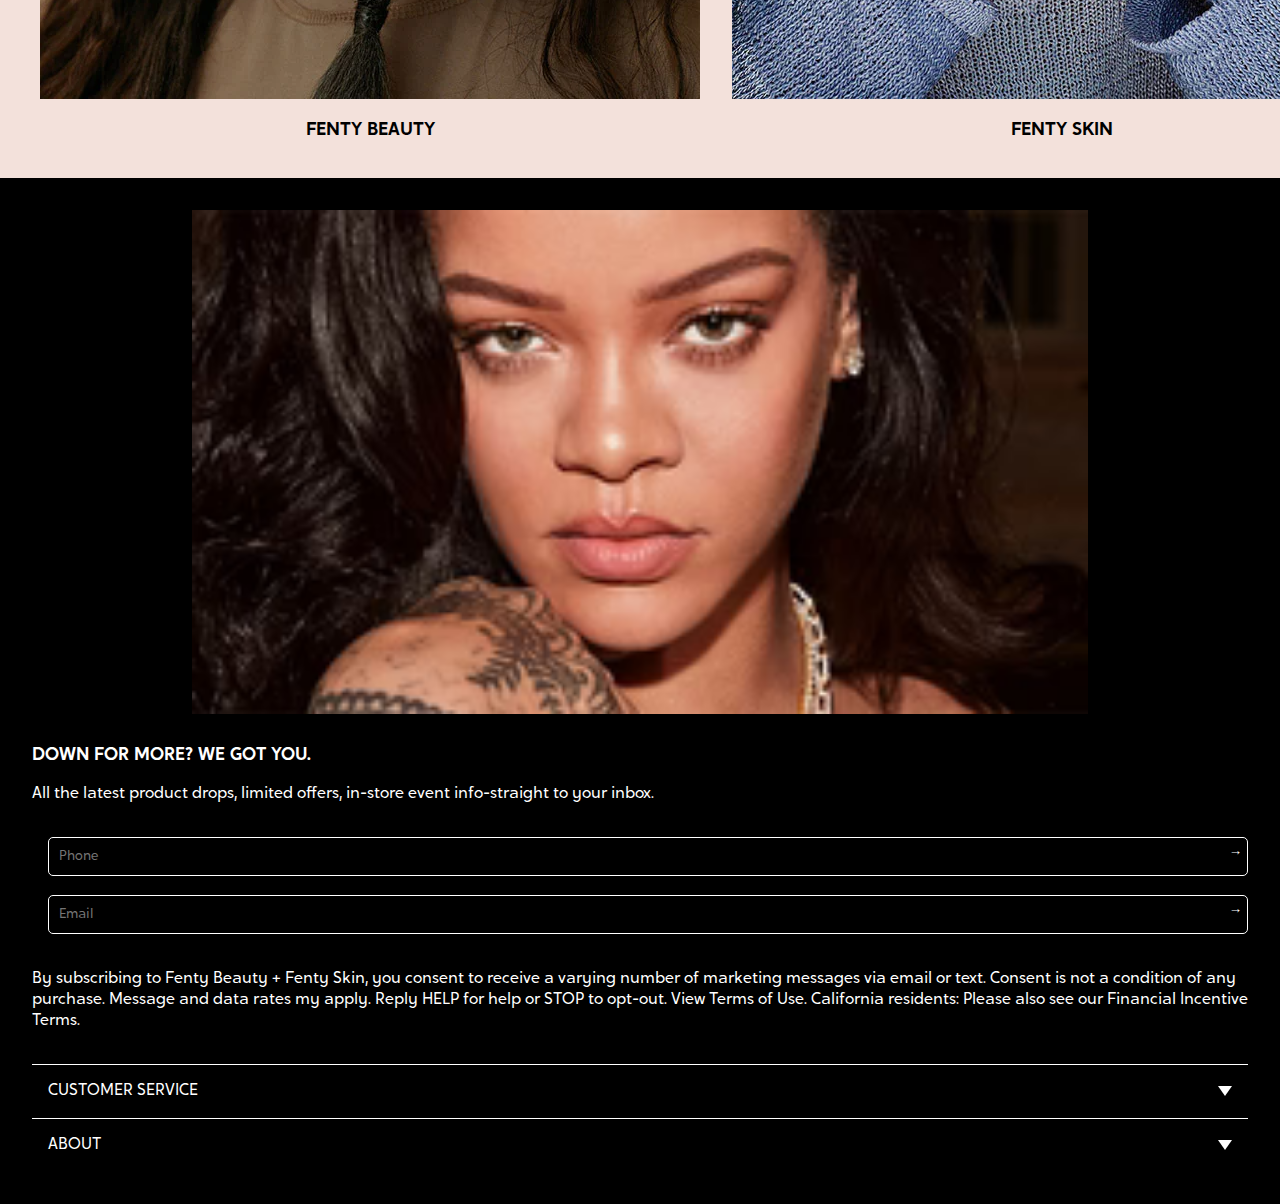
==== commit fdbad1d7: "Add files via upload" ====
--- a/index.html
+++ b/index.html
@@ -139,8 +139,8 @@
 			</ul>		
 		</section>
 		<section aria-label="Video of Rihanna trying on the new hydrating concealer" >
-			<video width="100%" controls loop>
-				<source src="videos/FB-vid.mp4" type="video/mp4">
+			<video width="100%" autoplay controls loop poster="images/vid-cover.png">
+				<source src="./videos/FB-vid.mp4" type="video/mp4">
 				This browser does not support HTML video.
 			</video>
 			<article>
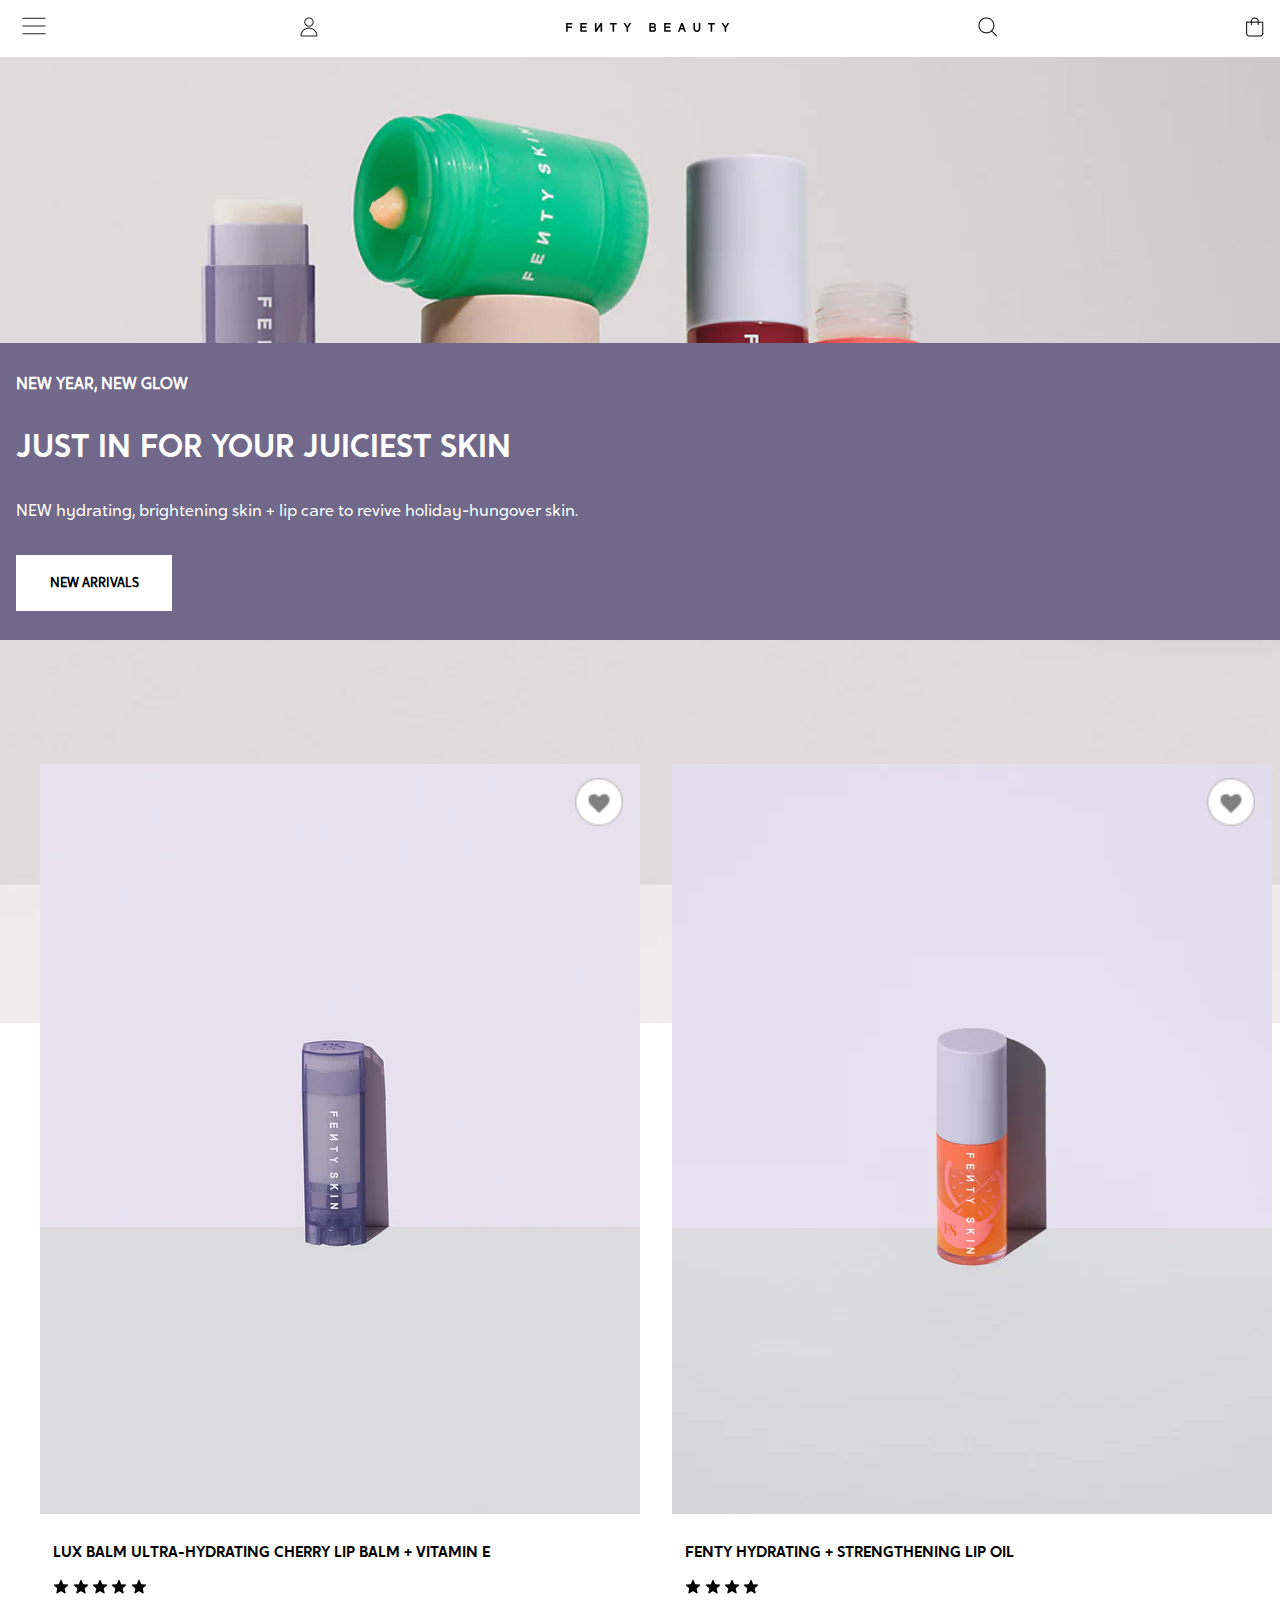
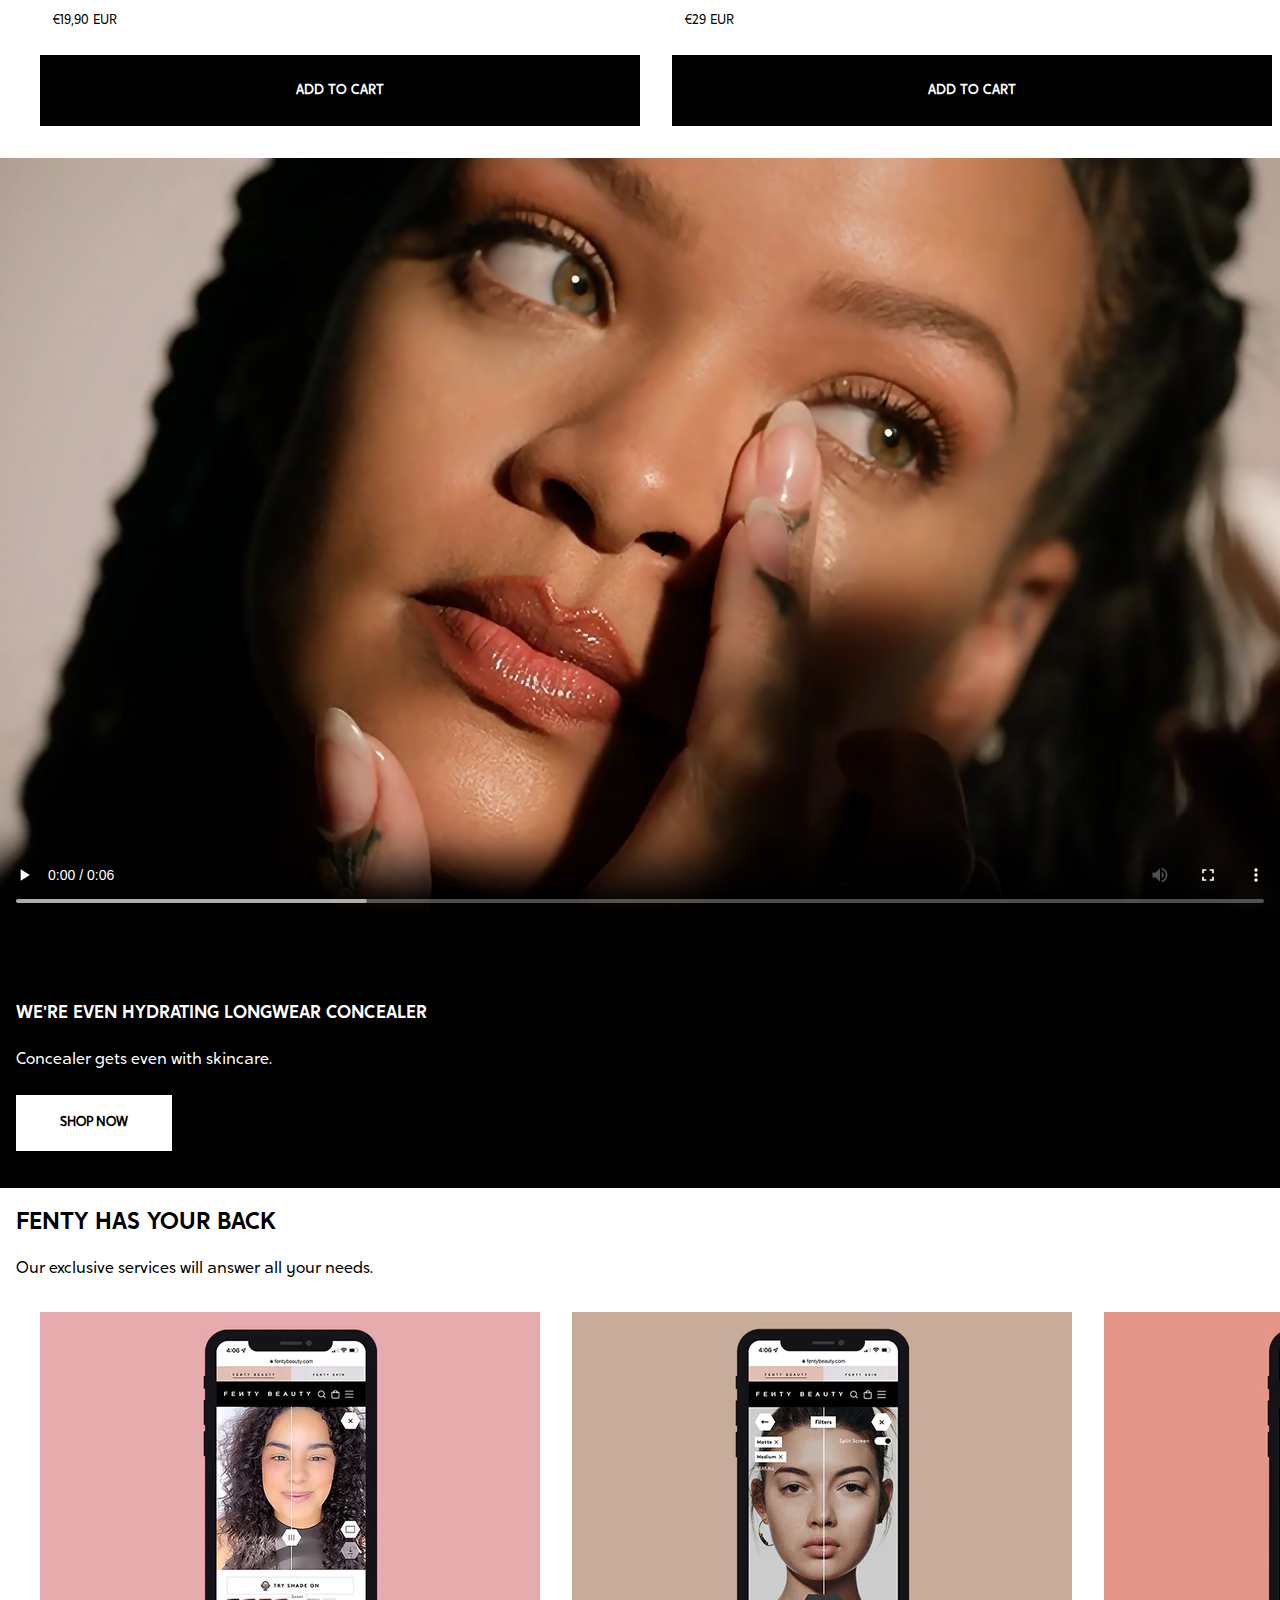
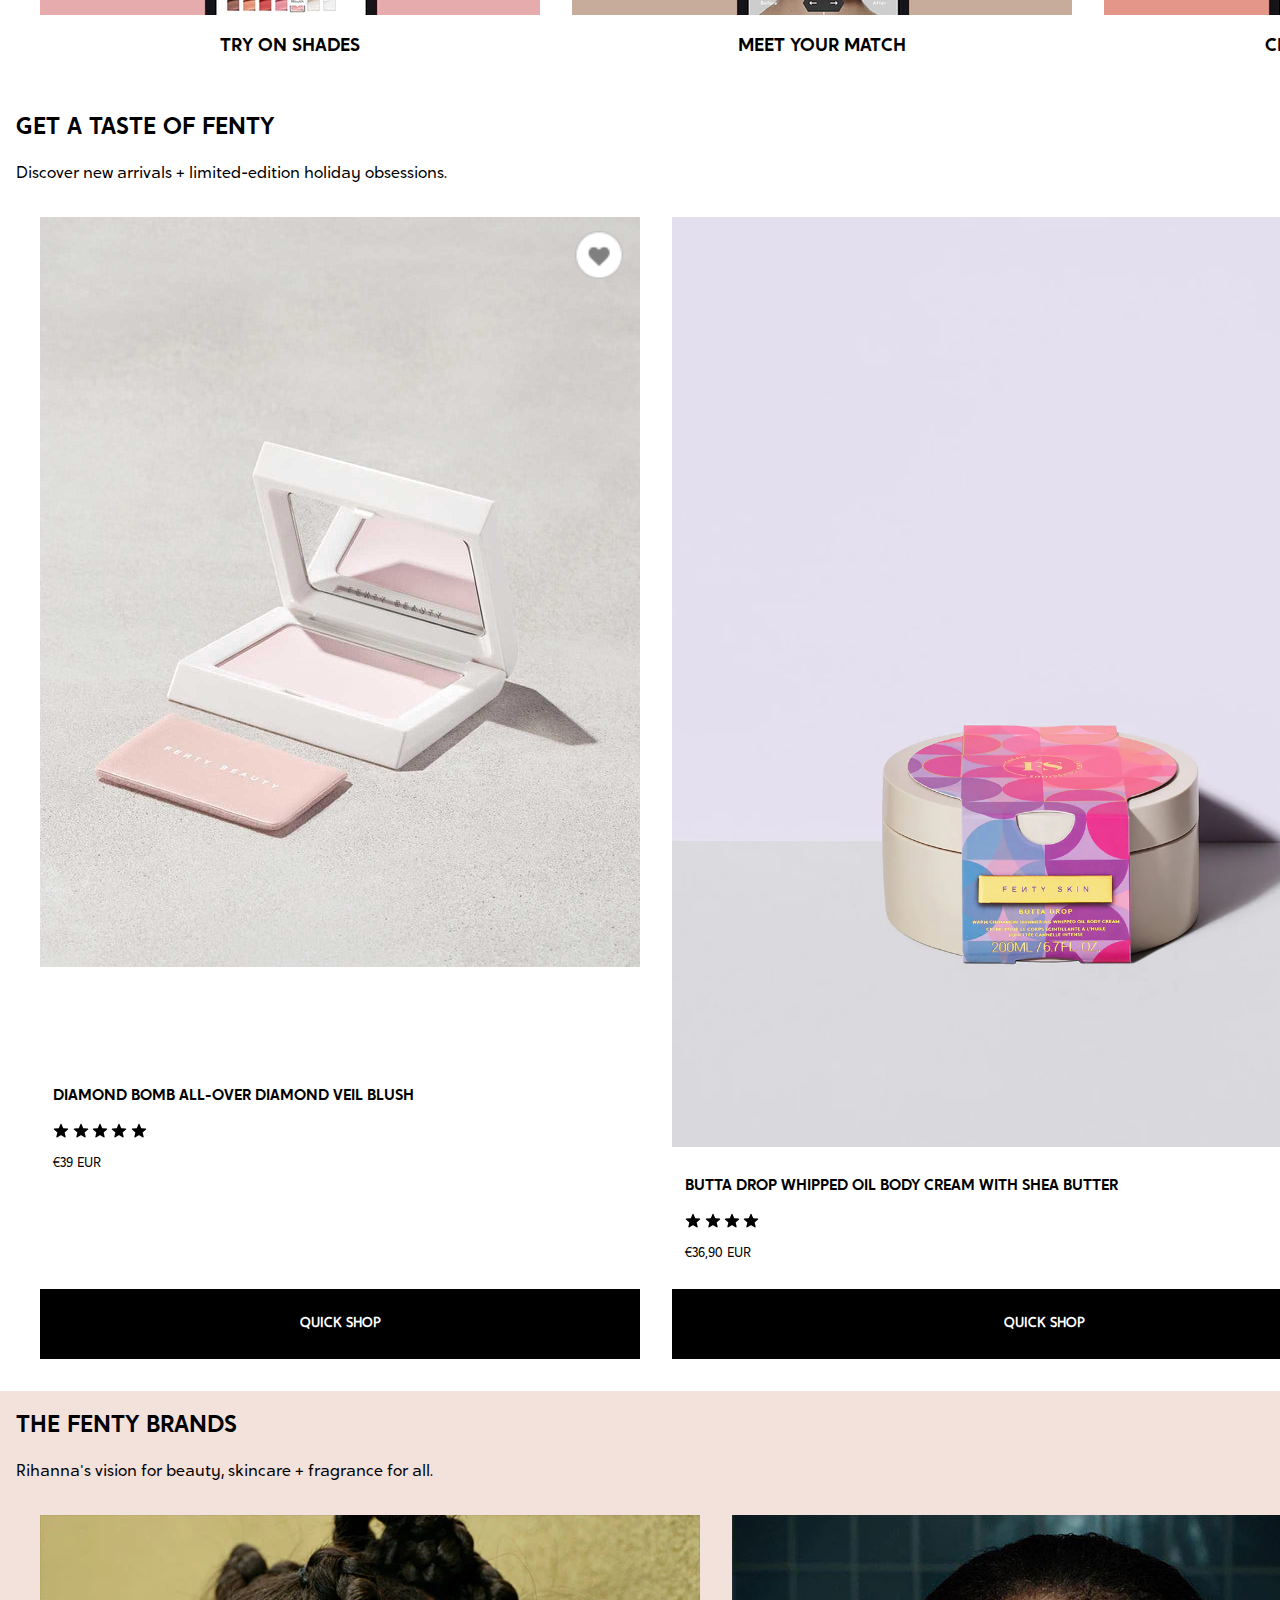
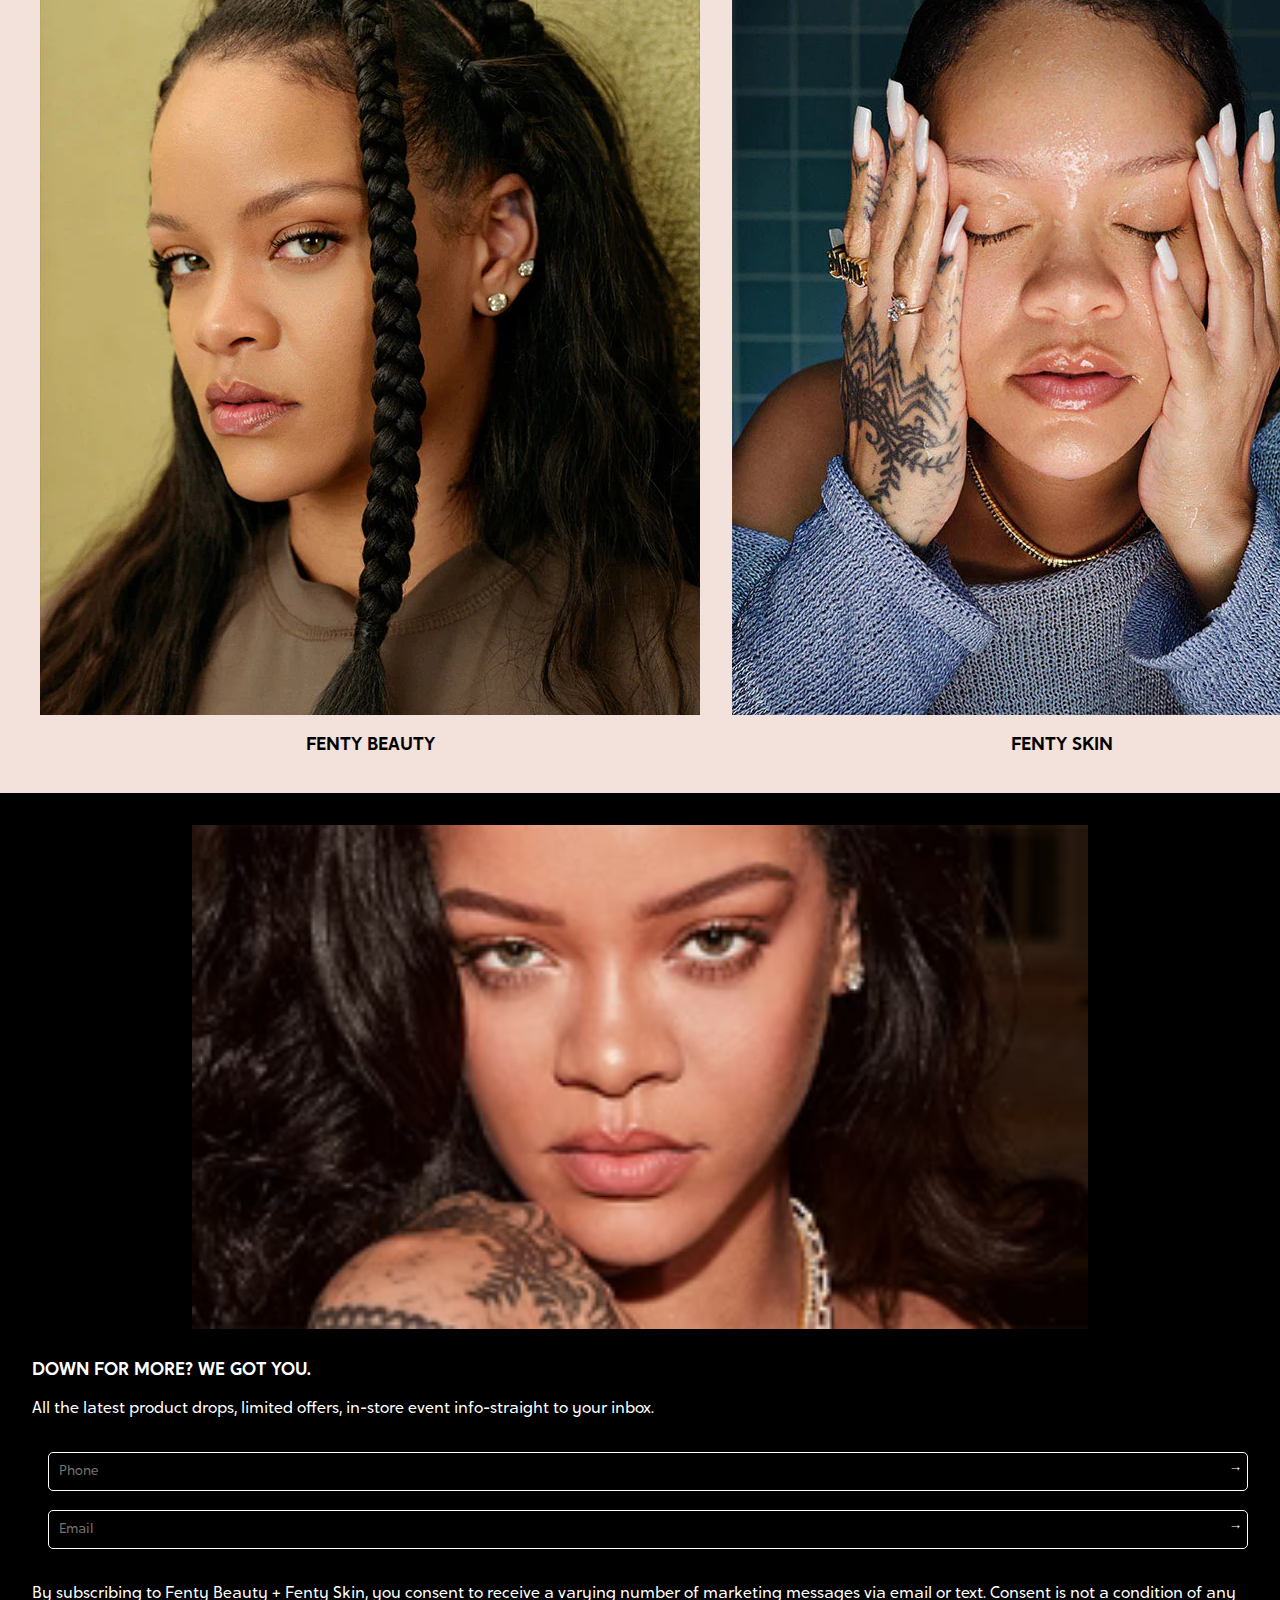
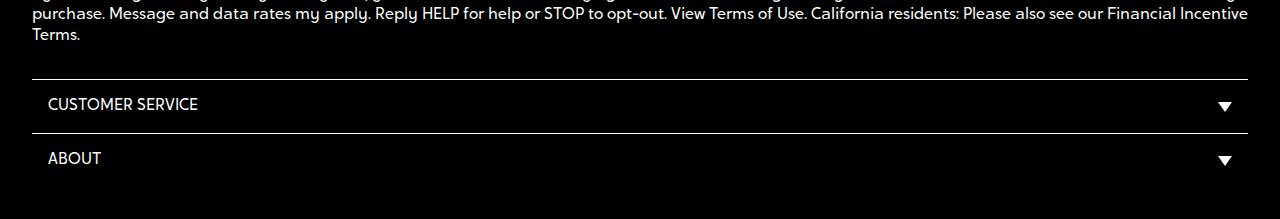
==== commit 0460bd12: "Add files via upload" ====
--- a/index.html
+++ b/index.html
@@ -255,7 +255,7 @@
 		<article>
 		<h2 >DOWN FOR MORE? WE GOT YOU.</h2>
 		<p>All the latest product drops, limited offers, in-store event info-straight to your inbox.</p>
-		<form><span class="sr-only">Apply here for promo subscription in this form</span>
+		<form aria-label="Apply here for promo subscription in this form">
 			<input type="text" name="Phone" id="Phone" placeholder="Phone">
 			<input type="button" value="→">
 			<input type="text" name="Email" id="Email" placeholder="Email">
--- a/styles/style.css
+++ b/styles/style.css
@@ -5,6 +5,7 @@
   box-sizing:border-box;  
 }
 
+/*Bron: Crossten Font Family | Download free fonts for desktop & webfonts. (z.d.). https://www.cufonfonts.com/font/crossten*/
 @font-face {
 	font-family: 'CrosstenSemiBold';
 	src: url('../fonts/CrosstenSemiBold.woff') format('woff');
@@ -17,14 +18,17 @@
 
 /*********************/
 /* CUSTOM PROPERTIES */
+/*Bron: Kevin Powell. (2017, 20 december). CSS Variables - an introduction to CSS custom properties [Video]. YouTube. https://www.youtube.com/watch?v=PHO6TBq_auI*/
 /*********************/
+
 :root {
 	/* startje */
 	--color-text: black;
 	--color-textW: white;
 	--color-background: white;
 	--color-footer: black;
-	--color-li-button: black; 
+	--color-li-button: black;
+	--color-li-button-hover: rgb(112,105,137);
 	--section-color: rgb(112,105,137);
 	--article-color:rgb(243,225,219);
 	--kopjes-font: 'CrosstenSemiBold';
@@ -33,6 +37,7 @@
 
 /* Hiding class, making content visible only to screen readers but not visually */
 /* "sr" meaning "screen-reader" */
+/* Bron studentassistent Quincy */
 
 .sr-only:not(:focus):not(:active) {
 	clip: rect(0 0 0 0); 
@@ -48,6 +53,11 @@
 /* JOUW STYLING */
 /****************/
 
+/*Bronnen: CSS guidelines. (2022, 1 september). https://cssguidelin.es/\
+  What the flexbox?! (z.d.). What The Flexbox?! https://flexbox.io/
+ CSS-Tricks. CSS-Tricks. https://css-tricks.com/video-screencasts/150-hey-designers-know-one-thing-javascript-recommend/
+*/
+
 body {
 	text-align: center;
 	margin: 0;
@@ -106,7 +116,7 @@
 	list-style-type: none;
 }
 
-/* MENU open knop*/
+/* MENU open knop bron: T’ Hooft, S., [shooft]. (2023). https://codepen.io/shooft/pen/vYvEOQx. codepen. https://codepen.io/shooft/pen/eYbmRLZ */
 
 header > button {
 	order: -1;
@@ -115,7 +125,7 @@
 	background-image: url();
 }
 
-/* SLUIT knop */
+/* MENU sluit knop bron: T’ Hooft, S., [shooft]. (2023). https://codepen.io/shooft/pen/vYvEOQx. codepen. https://codepen.io/shooft/pen/eYbmRLZ */
 
 nav button {
 	justify-self:start;
@@ -123,7 +133,7 @@
     border: none;
 }
 
-/* als menu open is */
+/* MENU nav open bron: T’ Hooft, S., [shooft]. (2023). https://codepen.io/shooft/pen/vYvEOQx. codepen. https://codepen.io/shooft/pen/eYbmRLZ */
 nav.toonMenu {
 	translate:0% 0%;
   }
@@ -152,6 +162,7 @@
 
 nav a:hover {
 	background-color: rgb(153,153,153);
+	transition: 0.3s;
 }
 
 nav summary {
@@ -189,8 +200,8 @@
 }
 
 
-
 /* EERSTE SECTION */
+/* Afbeeldingen, video en tekst bron: Fenty Beauty + Fenty Skin. (z.d.). Fenty Beauty by Rihanna | Beauty for all. https://fentybeauty.com/ */
 
 main > section:nth-of-type(1) {
 	height: 40em;
@@ -245,6 +256,13 @@
     order: 4;
 }
 
+main > section:nth-of-type(1) article a:hover {
+	background-color: var(--color-text);
+	color: var(--color-textW);
+	transition: 0.3s;
+}
+
+
 /* TWEEDE SECTION */
 
 main > section:nth-of-type(2) {
@@ -273,6 +291,11 @@
     width: 60%;
 	justify-content: space-between;
     position: relative;
+}
+
+main > section:nth-of-type(2) ul li:hover {
+	border: .25em solid var(--color-li-button-hover);
+	transition: 0.3s;
 }
 
 main > section:nth-of-type(2) ul li article {
@@ -301,6 +324,13 @@
     border: none;
 }
 
+main > section:nth-of-type(2) button:last-of-type:hover {
+	background: var(--color-li-button-hover);
+    color: var(--color-textW);
+	transition: 0.3s;
+}
+
+
 main > section:nth-of-type(2) button img {
 	width: 150%;
 }
@@ -343,6 +373,13 @@
     margin-bottom: 1em;
 }
 
+main > section:nth-of-type(3) article a:hover {
+	background: var(--color-li-button-hover);
+	color: var(--color-textW);
+	transition: 0.3s;
+}
+
+
 
 /* EERSTE ARTICLE  */
 
@@ -362,6 +399,11 @@
     display: flex;
     flex-direction: column;
     width: 75%;
+}
+
+main > article:nth-of-type(1) ul li:hover {
+    border: .25em solid var(--color-li-button-hover);
+	transition: 0.3s;
 }
 
 /* DERDE SECTION  */
@@ -392,6 +434,11 @@
     width: 60%;
 	justify-content: space-between;
     position: relative;
+}
+
+main > section:nth-of-type(4) ul li:hover {
+	border: .25em solid var(--color-li-button-hover);
+	transition: 0.3s;
 }
 
 main > section:nth-of-type(4) ul li article {
@@ -420,6 +467,12 @@
     border: none;
 }
 
+main > section:nth-of-type(4) button:last-of-type:hover {
+	background: var(--color-li-button-hover);
+	transition: 0.3s;
+}
+
+
 main > section:nth-of-type(4) button img {
 	width: 150%;
 }
@@ -448,8 +501,13 @@
     width: 75%;
 }
 
+main > article:nth-of-type(2) ul li:hover {
+  border: .25em solid var(--color-li-button);
+  transition: 0.3s;
+}
+
 /*FOOTER*/
-
+/*Bron: HTML forms. (z.d.). https://www.w3schools.com/html/html_forms.asp ,HTML form attributes. (z.d.). https://www.w3schools.com/html/html_forms_attributes.asp */
 footer {
 	background-color: var(--color-footer);
 	color: var(--color-textW);
@@ -510,7 +568,7 @@
 	font-family:var(--p-font);
 }
 
-
+/*Bron: the Details Disclosure element - HTML: HyperText Markup Language | MDN. (2023, 7 juli). MDN Web Docs. https://developer.mozilla.org/en-US/docs/Web/HTML/Element/details*/
 footer details {
 	padding: 1em;
     border: 0.5px solid;
